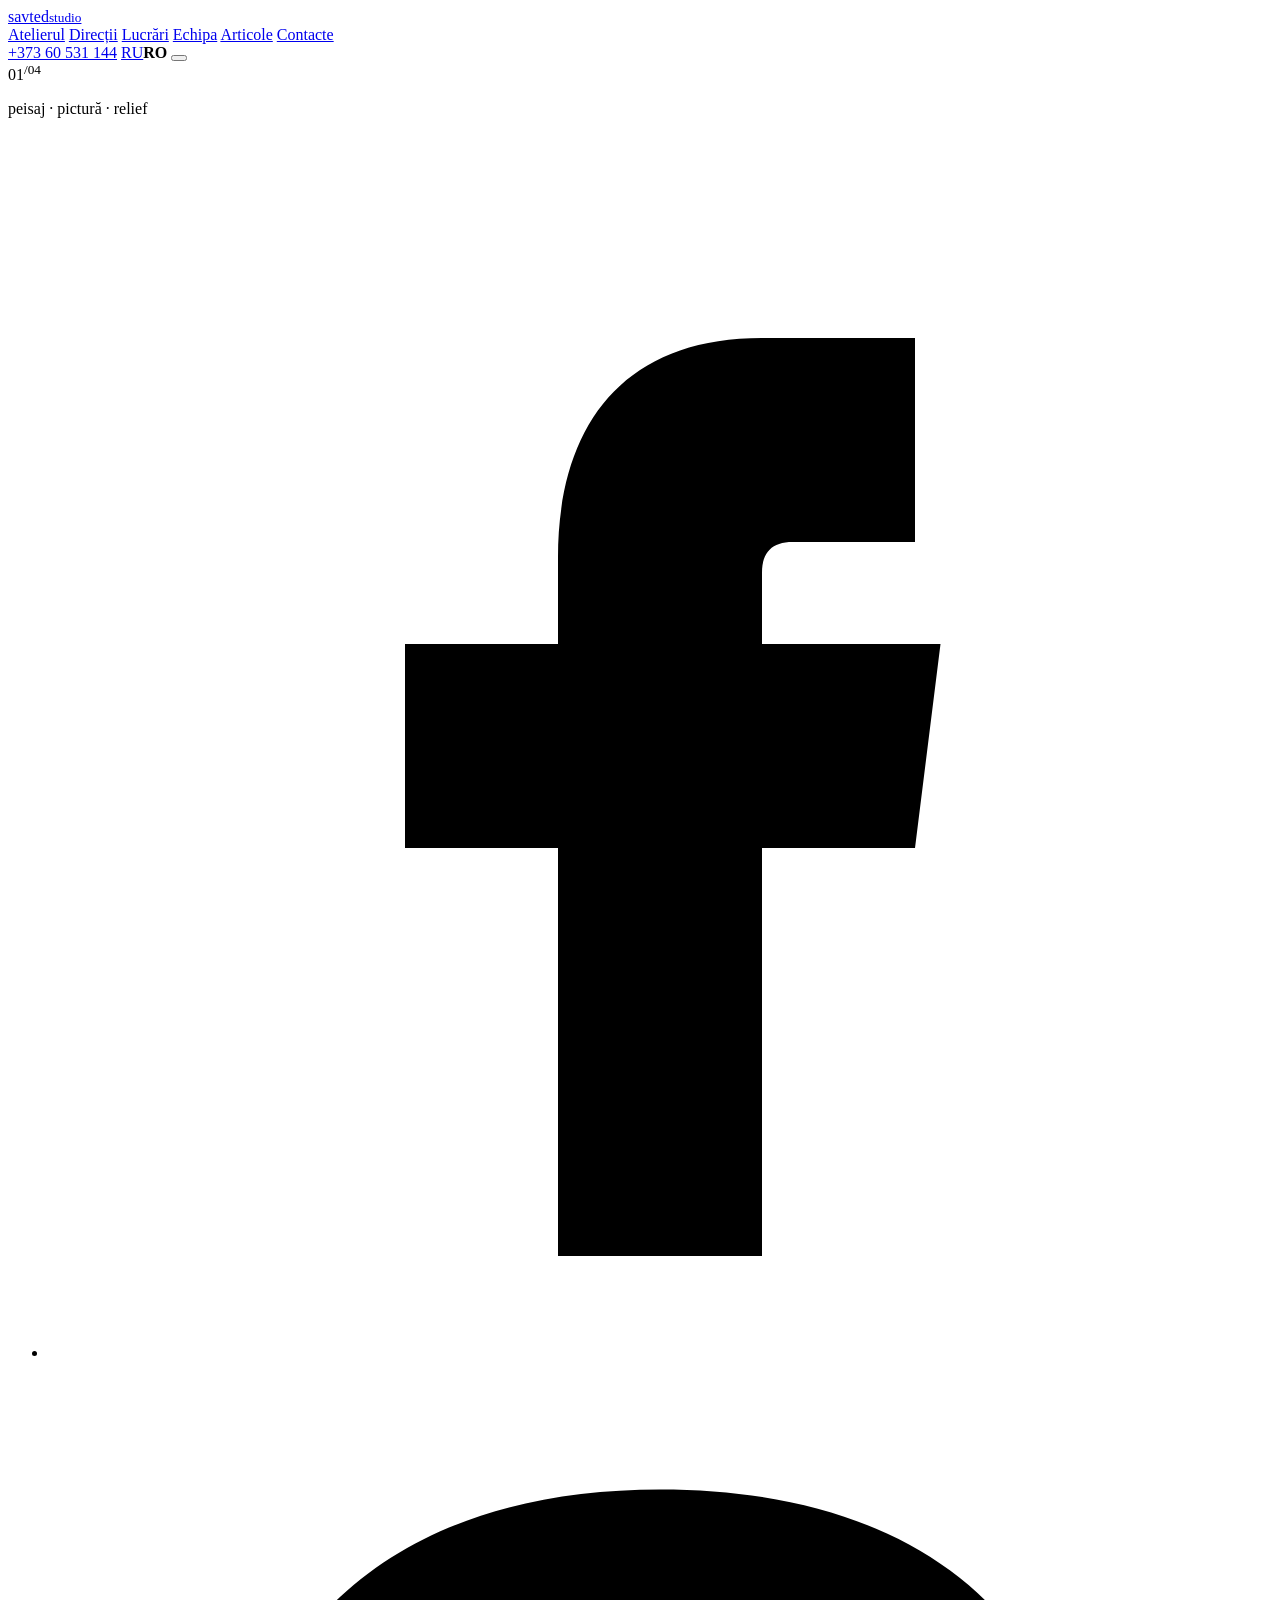
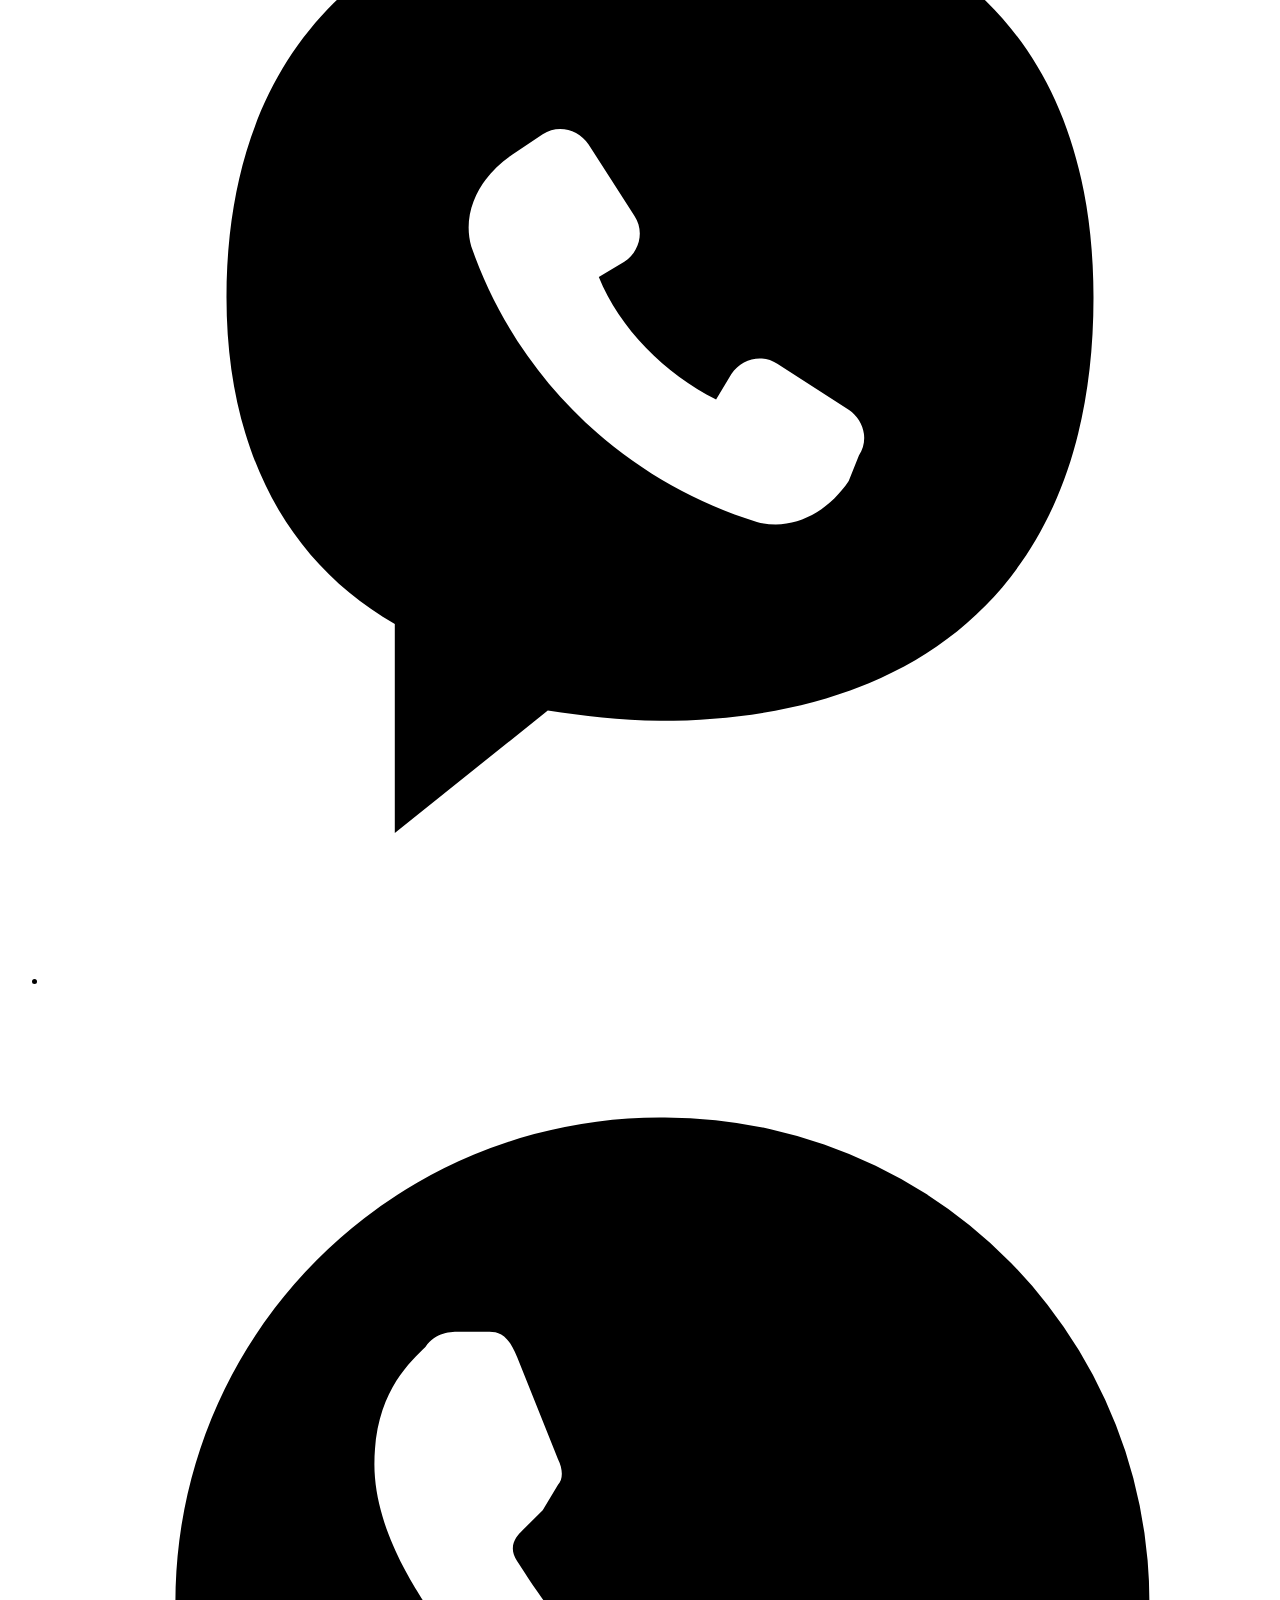
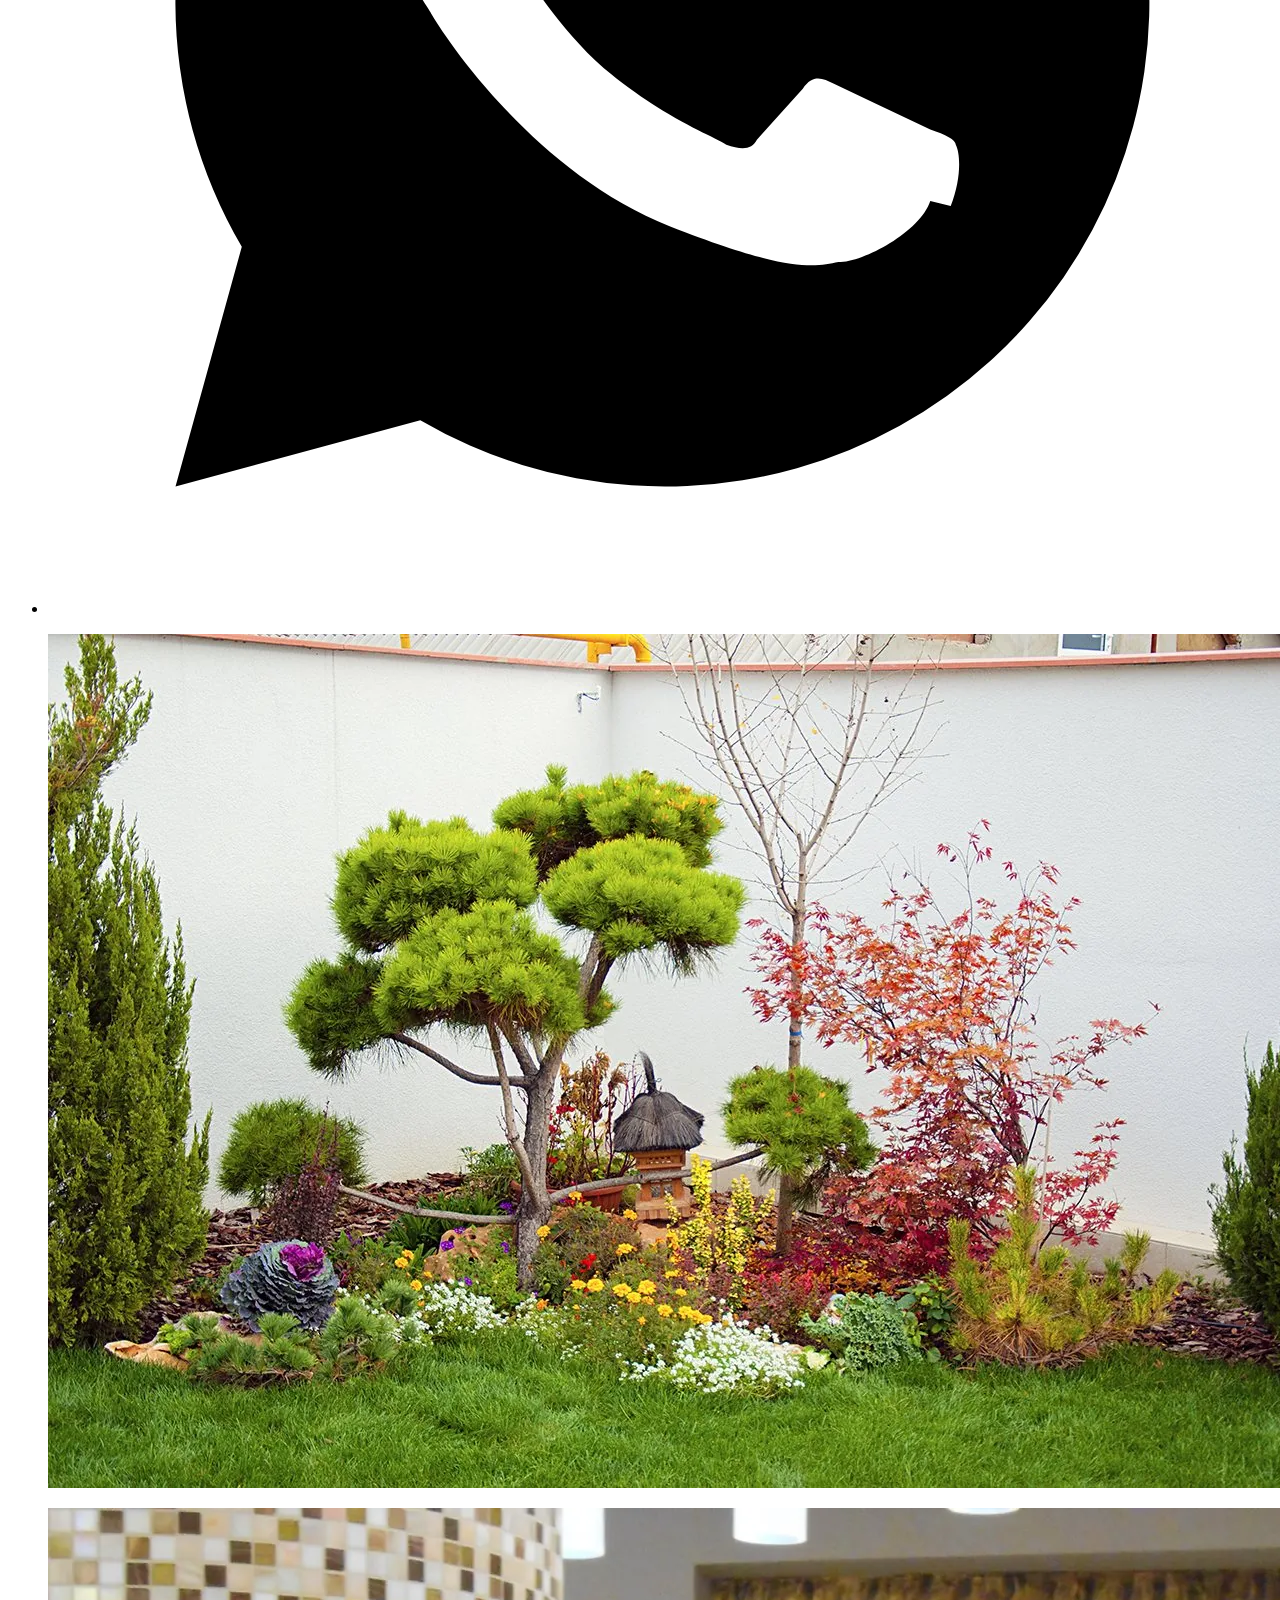
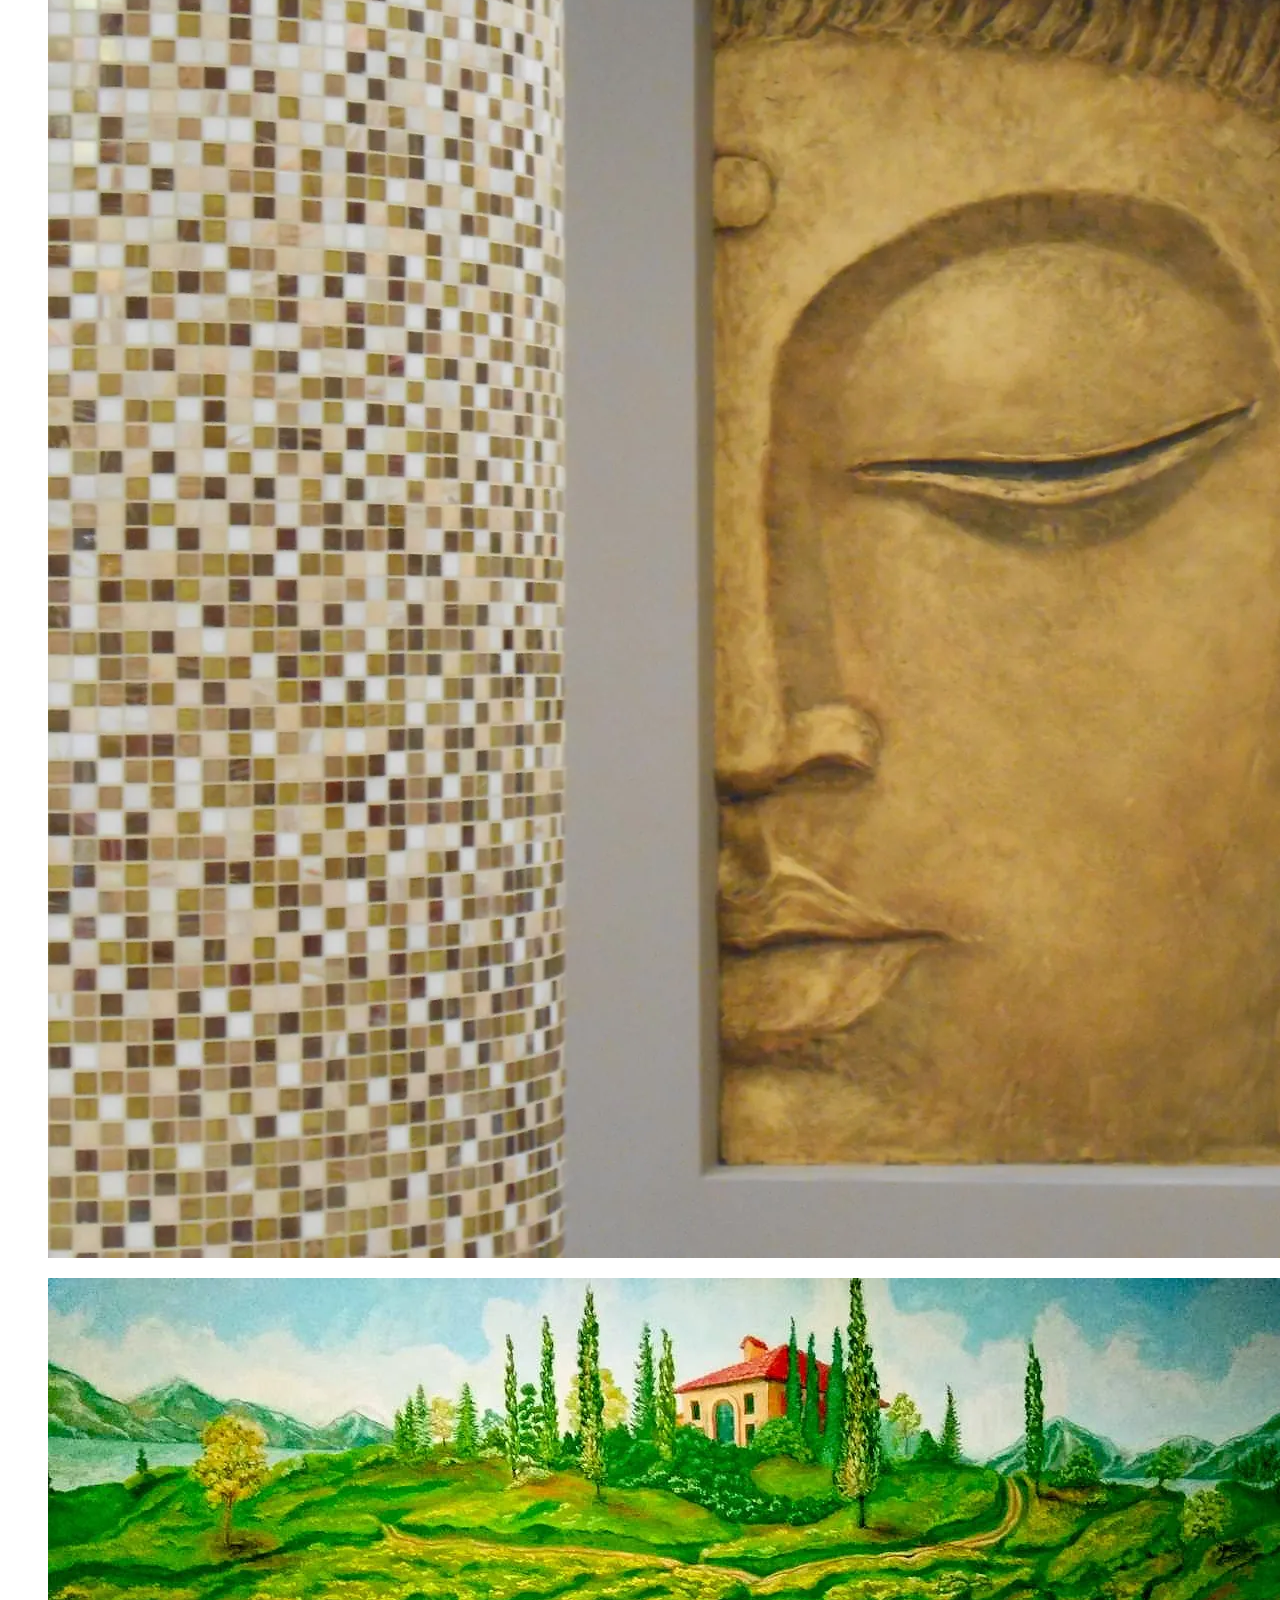
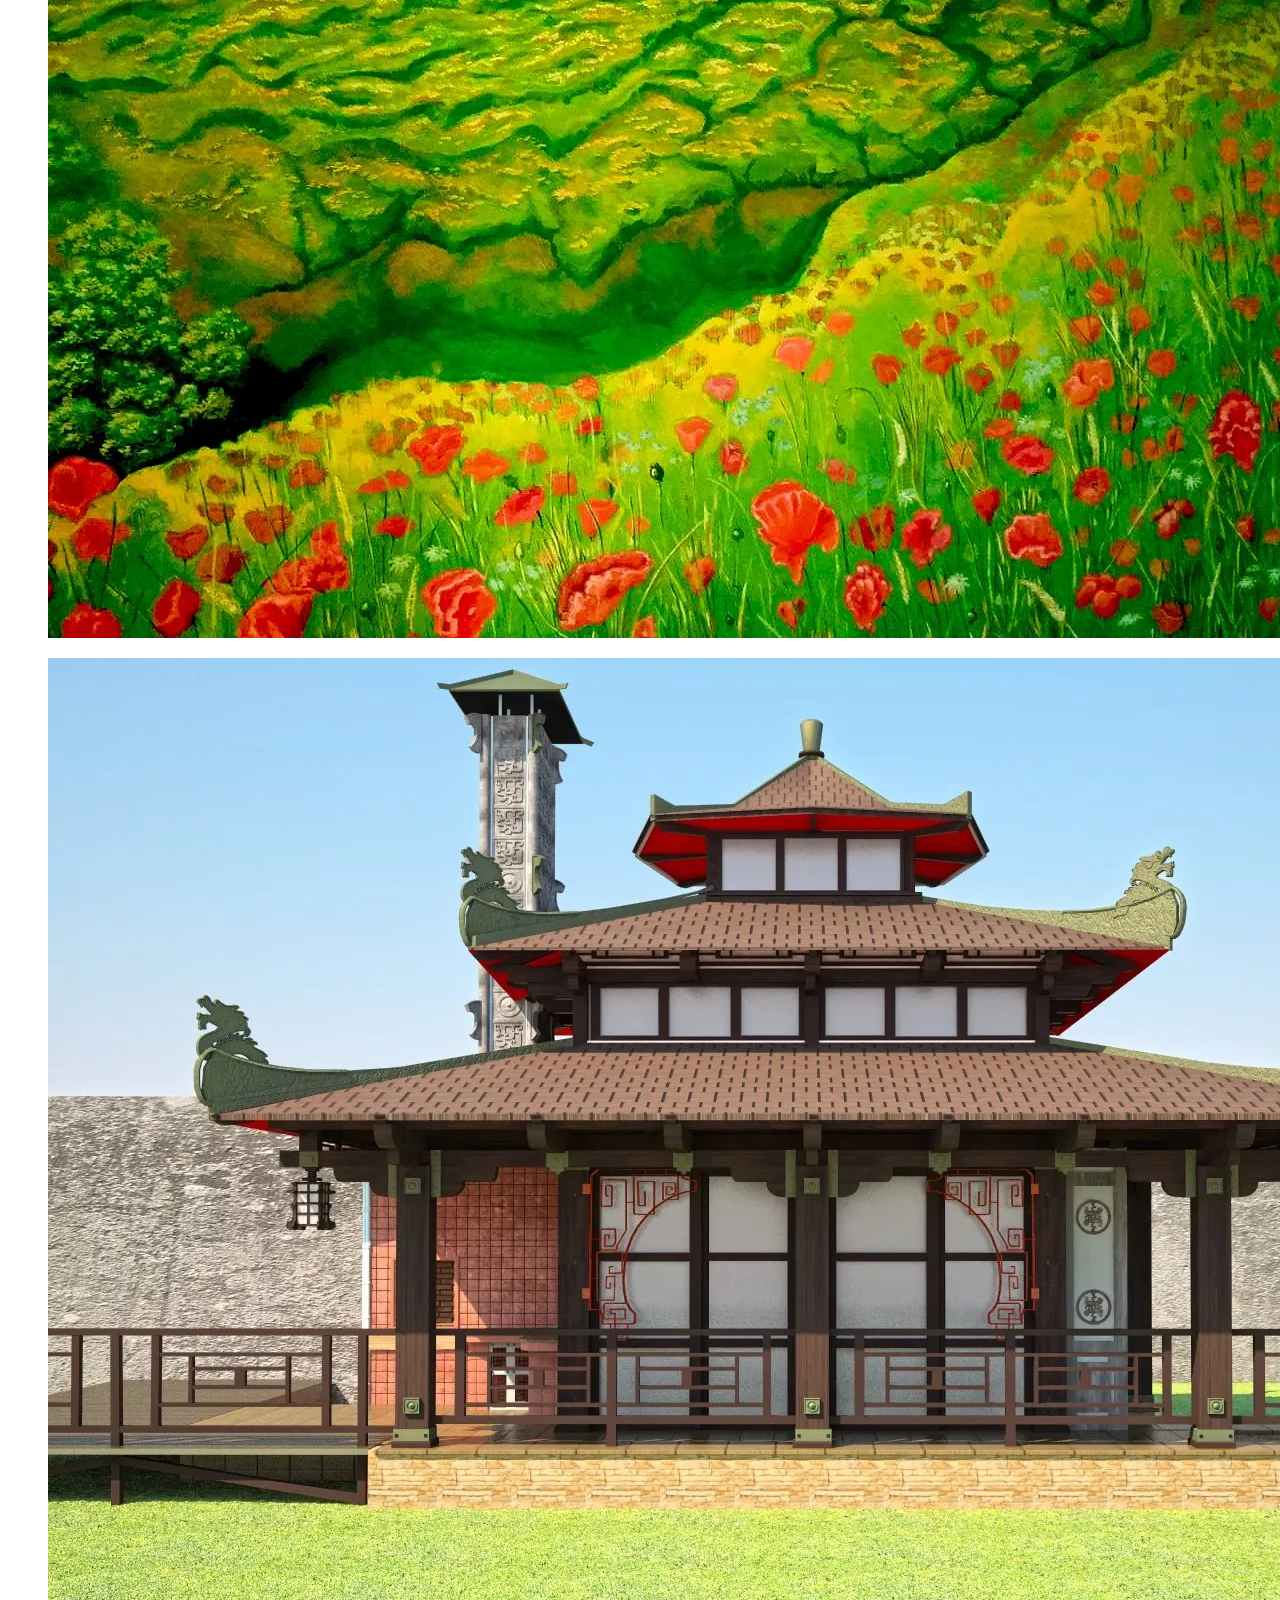
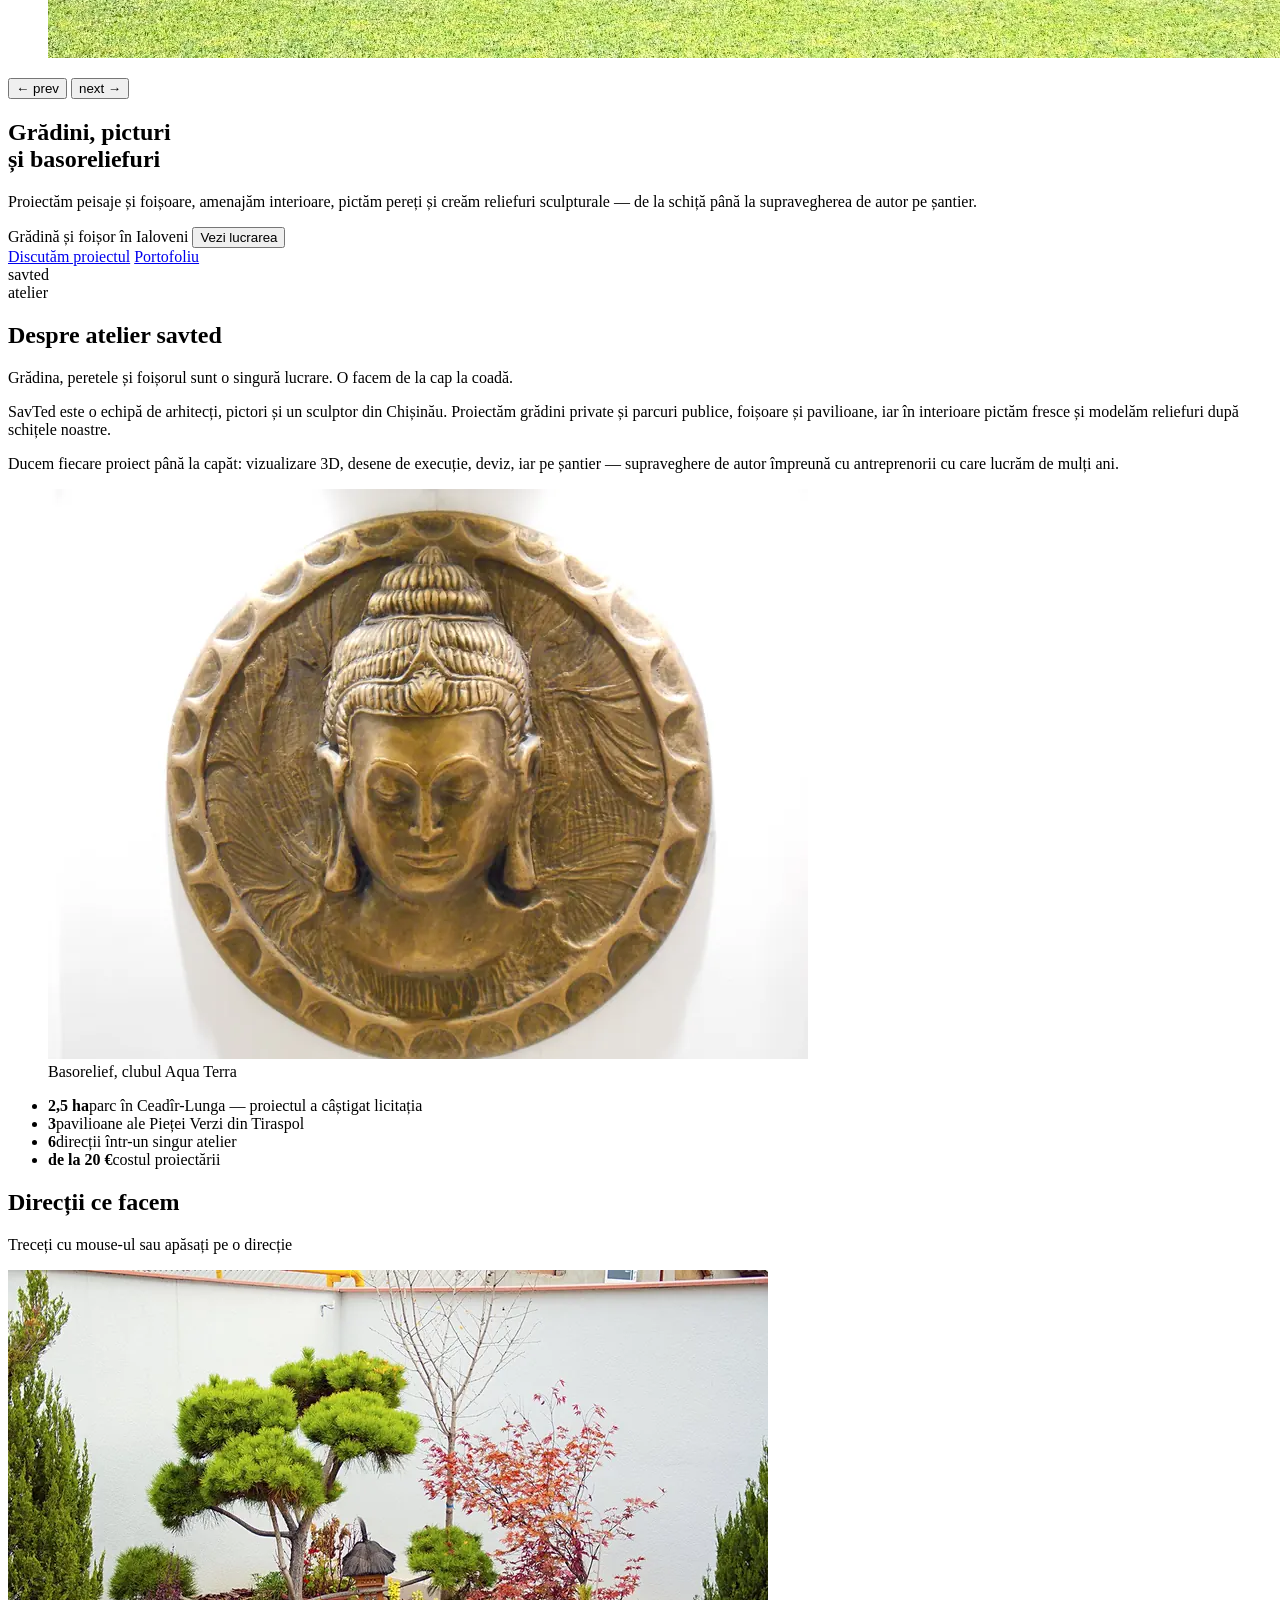
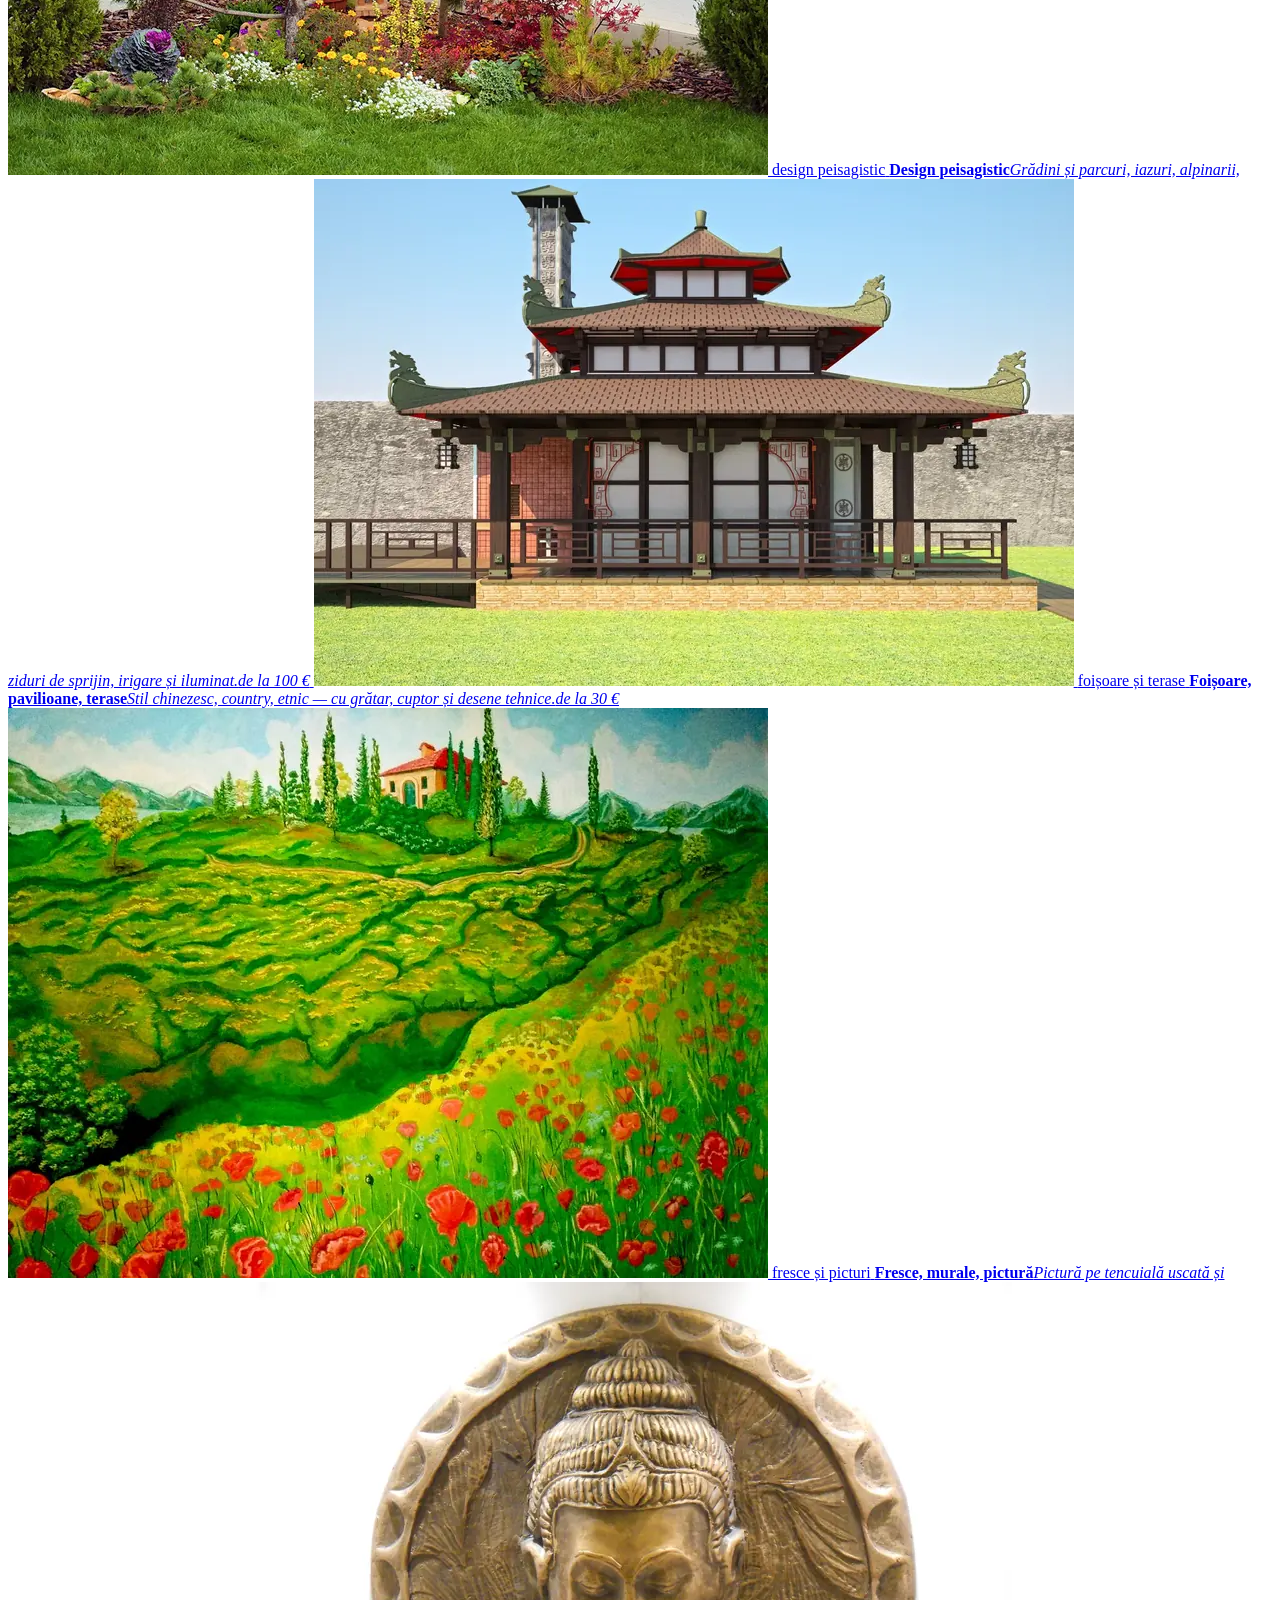
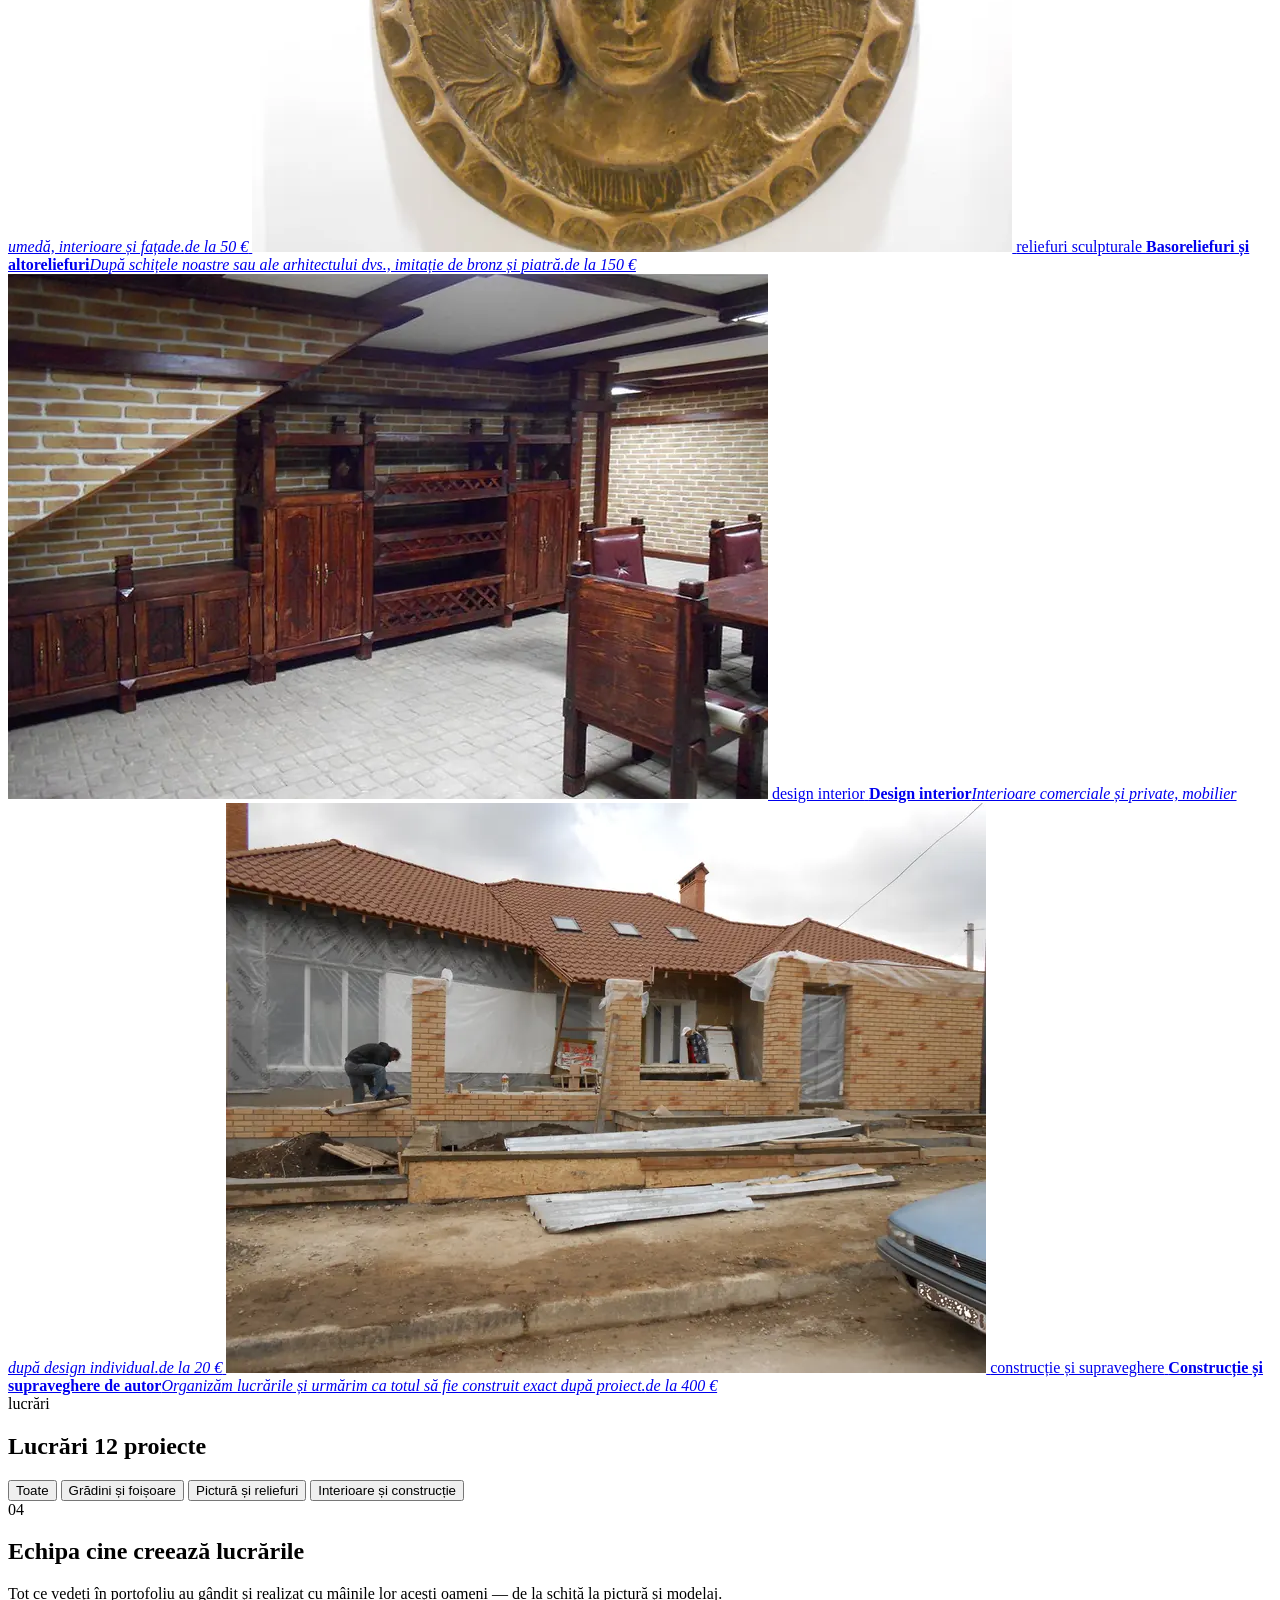
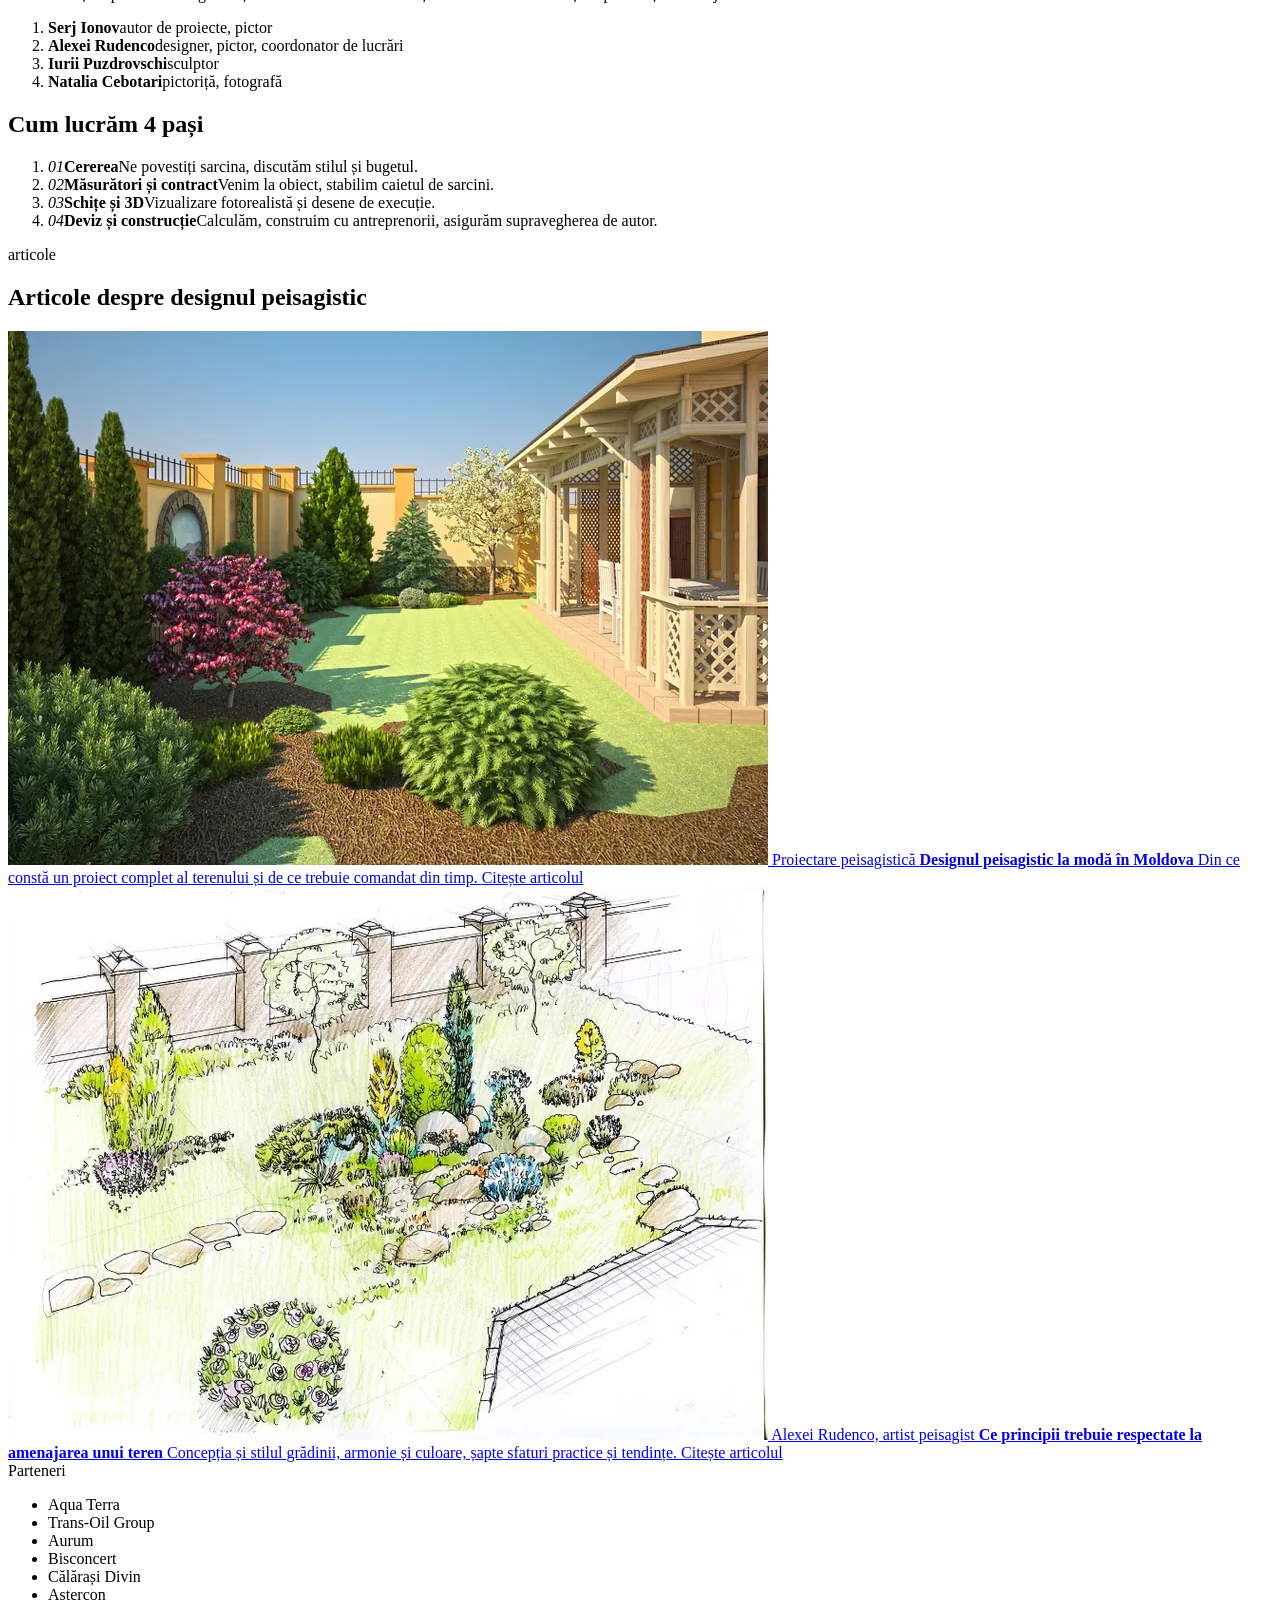
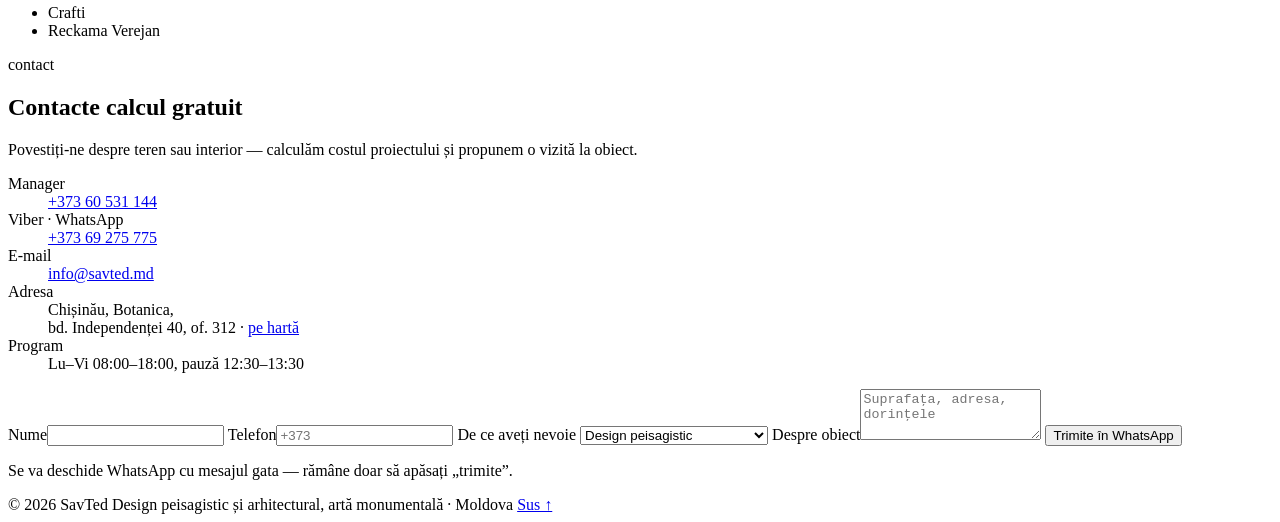
==== ro.html @ 6b5570f3 "Add files via upload" ====
<!doctype html>
<html lang="ro">
<head>
<meta charset="utf-8">
<meta name="viewport" content="width=device-width,initial-scale=1">
<title>SavTed — design peisagistic, picturi murale și basoreliefuri în Moldova</title>
<meta name="description" content="Atelierul SavTed: proiecte de grădini, parcuri și foișoare, design interior, fresce, picturi murale și reliefuri sculpturale. Chișinău, toată Moldova.">
<link rel="icon" href="favicon.svg" type="image/svg+xml">
<link rel="alternate" hreflang="ru" href="index.html">
<meta property="og:type" content="website">
<meta property="og:title" content="SavTed — grădini, picturi murale și basoreliefuri">
<meta property="og:description" content="Proiectăm grădini și foișoare, pictăm pereți, creăm basoreliefuri. Chișinău.">
<meta property="og:image" content="https://webonix-md.github.io/savted/img/og/og-square-ro.jpg">
<meta property="og:image:width" content="1200">
<meta property="og:image:height" content="1200">
<link rel="preload" href="fonts/Jost-Light.woff2" as="font" type="font/woff2" crossorigin>
<link rel="stylesheet" href="style.css?v=7">
</head>
<body>

<header class="top" id="top">
  <a class="brand" href="#top" aria-label="SavTed — pagina principală">savted<small>studio</small></a>
  <nav class="nav" aria-label="Secțiuni">
    <a href="#about">Atelierul</a>
    <a href="#directions">Direcții</a>
    <a href="#works">Lucrări</a>
    <a href="#team">Echipa</a>
    <a href="#articles">Articole</a>
    <a href="#contact">Contacte</a>
  </nav>
  <div class="top__right">
    <a class="top__phone" href="tel:+37360531144">+373 60 531 144</a>
    <span class="lang"><a href="index.html" hreflang="ru">RU</a><b>RO</b></span>
    <button class="burger" type="button" aria-label="Meniu" aria-expanded="false"><i></i><i></i></button>
  </div>
</header>

<!-- HERO -->
<section class="hero" aria-label="Lucrări selectate">
  <aside class="hero__panel">
    <div class="hero__count"><span class="js-cur">01</span><sup>/04</sup></div>
    <p class="hero__vert">peisaj · pictură · relief</p>
    <ul class="hero__social">
      <li><a href="https://www.facebook.com/profile.php?id=61595241628154" target="_blank" rel="noopener" aria-label="Facebook"><svg viewBox="0 0 24 24"><path d="M14 8h3V4h-3c-2.8 0-4 1.8-4 4.3V10H7v4h3v8h4v-8h3l.5-4H14V8.6c0-.4.2-.6.6-.6z"/></svg></a></li>
      <li><a href="viber://chat?number=%2B37369275775" aria-label="Viber"><svg viewBox="0 0 24 24"><path d="M12 2.5c-5 0-8.5 2.6-8.5 8 0 3 1.2 5.2 3.3 6.4V21l3-2.4c.7.1 1.4.2 2.2.2 5 0 8.5-2.6 8.5-8.3 0-5.5-3.5-8-8.5-8zm3.7 11.6c-.4.6-1.1 1-1.8.8-2.6-.8-4.7-2.8-5.6-5.4-.2-.7.2-1.4.8-1.8l.6-.4c.3-.2.7-.1.9.2l.9 1.4c.2.3.1.7-.2.9l-.5.3c.4 1 1.3 1.9 2.3 2.4l.3-.5c.2-.3.6-.4.9-.2l1.4.9c.3.2.4.6.2.9z"/></svg></a></li>
      <li><a href="https://wa.me/37369275775" target="_blank" rel="noopener" aria-label="WhatsApp"><svg viewBox="0 0 24 24"><path d="M12 2.5a9.5 9.5 0 0 0-8.2 14.3L2.5 21.5l4.8-1.3A9.5 9.5 0 1 0 12 2.5zm5.3 13.4c-.2.6-1.3 1.2-1.8 1.2-.5.1-1 .2-3.3-.7-2.8-1.1-4.6-4-4.7-4.2-.1-.2-1.1-1.5-1.1-2.9s.7-2 1-2.3c.2-.3.5-.3.7-.3h.5c.2 0 .4 0 .6.5l.8 2c.1.2.1.4 0 .5l-.3.5-.4.4c-.1.1-.3.3-.1.6.2.3.8 1.3 1.7 2.1 1.2 1 2.1 1.3 2.4 1.5.3.1.5.1.6-.1l.9-1c.2-.3.4-.2.6-.1l1.9.9c.3.1.5.2.5.3.1.2.1.7-.1 1.2z"/></svg></a></li>
    </ul>
  </aside>

  <div class="hero__stage">
    <div class="hero__slides">
      <figure class="slide is-on" data-work="13"><img src="img/w/7c0b3475-l.webp" alt="Grădină japoneză cu bonsai și arțar în Ialoveni" fetchpriority="high"></figure>
      <figure class="slide" data-work="11"><img src="img/w/cdaa45fe-l.webp" alt="Basorelief cu Buddha, imitație de bronz, clubul Aqua Terra" loading="lazy"></figure>
      <figure class="slide" data-work="7"><img src="img/w/23a6d902-l.webp" alt="Pictură murală: peisaj mediteranean cu maci" loading="lazy"></figure>
      <figure class="slide" data-work="15"><img src="img/w/4194f8a2-l.webp" alt="Proiect de foișor în stil chinezesc" loading="lazy"></figure>
    </div>
    <div class="hero__fog" aria-hidden="true"></div>

    <div class="hero__ctrl">
      <button type="button" class="js-prev" aria-label="Lucrarea anterioară">← prev</button>
      <button type="button" class="js-next" aria-label="Lucrarea următoare">next →</button>
    </div>

    <div class="hero__copy">
      <h1>Grădini, picturi<br>și&nbsp;basoreliefuri</h1>
      <p>Proiectăm peisaje și foișoare, amenajăm interioare, pictăm pereți și creăm reliefuri sculpturale — de la schiță până la supravegherea de autor pe șantier.</p>
      <div class="hero__caption">
        <span class="js-cap-n">Grădină și foișor în Ialoveni</span>
        <button type="button" class="link js-cap-open">Vezi lucrarea</button>
      </div>
      <div class="hero__btns">
        <a class="btn btn--moss" href="#contact">Discutăm proiectul</a>
        <a class="btn btn--ghost" href="#works">Portofoliu</a>
      </div>
    </div>
  </div>
  <div class="ghost ghost--hero" aria-hidden="true">savted</div>
</section>

<!-- ABOUT -->
<section class="about sec" id="about">
  <div class="lines" aria-hidden="true"></div>
  <div class="ghost ghost--about" aria-hidden="true">atelier</div>
  <div class="wrap about__grid">
    <h2 class="kicker reveal"><b>Despre atelier</b> <span>savted</span></h2>
    <div class="about__text reveal">
      <p class="about__lead">Grădina, peretele și&nbsp;foișorul sunt o singură lucrare. O facem de la cap la coadă.</p>
      <p>SavTed este o echipă de arhitecți, pictori și un sculptor din Chișinău. Proiectăm grădini private și parcuri publice, foișoare și pavilioane, iar în interioare pictăm fresce și modelăm reliefuri după schițele noastre.</p>
      <p>Ducem fiecare proiect până la capăt: vizualizare 3D, desene de execuție, deviz, iar pe șantier — supraveghere de autor împreună cu antreprenorii cu care lucrăm de mulți ani.</p>
    </div>
    <figure class="about__pic reveal">
      <img src="img/w/76ecb785-s.webp" alt="Basorelief rotund cu Buddha, imitație de bronz" loading="lazy">
      <figcaption>Basorelief, clubul Aqua Terra</figcaption>
    </figure>
    <ul class="facts reveal">
      <li><b>2,5&nbsp;ha</b><span>parc în Ceadîr-Lunga — proiectul a câștigat licitația</span></li>
      <li><b>3</b><span>pavilioane ale Pieței Verzi din Tiraspol</span></li>
      <li><b>6</b><span>direcții într-un singur atelier</span></li>
      <li><b>de&nbsp;la&nbsp;20&nbsp;€</b><span>costul proiectării</span></li>
    </ul>
  </div>
</section>

<!-- DIRECTIONS -->
<section class="dirs" id="directions">
  <div class="dirs__head wrap">
    <h2 class="kicker kicker--light reveal"><b>Direcții</b> <span>ce facem</span></h2>
    <p class="dirs__hint reveal">Treceți cu mouse-ul sau apăsați pe o direcție</p>
  </div>
  <div class="strip">
    <a class="strip__item is-open" href="#works" data-filter="garden">
      <img src="img/w/7c0b3475-s.webp" alt="" loading="lazy">
      <span class="strip__v">design peisagistic</span>
      <span class="strip__body"><b>Design peisagistic</b><em>Grădini și parcuri, iazuri, alpinarii, ziduri de sprijin, irigare și iluminat.</em><i>de la 100 €</i></span>
    </a>
    <a class="strip__item" href="#works" data-filter="garden">
      <img src="img/w/a6d77f5b-s.webp" alt="" loading="lazy">
      <span class="strip__v">foișoare și terase</span>
      <span class="strip__body"><b>Foișoare, pavilioane, terase</b><em>Stil chinezesc, country, etnic — cu grătar, cuptor și desene tehnice.</em><i>de la 30 €</i></span>
    </a>
    <a class="strip__item" href="#works" data-filter="art">
      <img src="img/w/23a6d902-s.webp" alt="" loading="lazy">
      <span class="strip__v">fresce și picturi</span>
      <span class="strip__body"><b>Fresce, murale, pictură</b><em>Pictură pe tencuială uscată și umedă, interioare și fațade.</em><i>de la 50 €</i></span>
    </a>
    <a class="strip__item" href="#works" data-filter="art">
      <img src="img/w/76ecb785-s.webp" alt="" loading="lazy">
      <span class="strip__v">reliefuri sculpturale</span>
      <span class="strip__body"><b>Basoreliefuri și altoreliefuri</b><em>După schițele noastre sau ale arhitectului dvs., imitație de bronz și piatră.</em><i>de la 150 €</i></span>
    </a>
    <a class="strip__item" href="#works" data-filter="interior">
      <img src="img/w/365bd3c8-s.webp" alt="" loading="lazy">
      <span class="strip__v">design interior</span>
      <span class="strip__body"><b>Design interior</b><em>Interioare comerciale și private, mobilier după design individual.</em><i>de la 20 €</i></span>
    </a>
    <a class="strip__item" href="#works" data-filter="interior">
      <img src="img/w/06ae468c-s.webp" alt="" loading="lazy">
      <span class="strip__v">construcție și supraveghere</span>
      <span class="strip__body"><b>Construcție și supraveghere de autor</b><em>Organizăm lucrările și urmărim ca totul să fie construit exact după proiect.</em><i>de la 400 €</i></span>
    </a>
  </div>
</section>

<!-- WORKS -->
<section class="works sec" id="works">
  <div class="lines" aria-hidden="true"></div>
  <div class="ghost ghost--works" aria-hidden="true">lucrări</div>
  <div class="wrap">
    <div class="works__head">
      <h2 class="kicker reveal"><b>Lucrări</b> <span>12 proiecte</span></h2>
      <div class="filters reveal" role="tablist" aria-label="Filtru lucrări">
        <button type="button" class="is-on" data-f="all">Toate</button>
        <button type="button" data-f="garden">Grădini și foișoare</button>
        <button type="button" data-f="art">Pictură și reliefuri</button>
        <button type="button" data-f="interior">Interioare și construcție</button>
      </div>
    </div>
    <div class="grid js-grid"></div>
  </div>
</section>

<!-- TEAM -->
<section class="team" id="team">
  <div class="ghost ghost--team" aria-hidden="true">04</div>
  <div class="wrap team__grid">
    <h2 class="kicker kicker--light reveal"><b>Echipa</b> <span>cine creează lucrările</span></h2>
    <p class="team__lead reveal">Tot ce vedeți în portofoliu au gândit și realizat cu mâinile lor acești oameni — de la schiță la pictură și modelaj.</p>
    <ol class="people">
      <li class="reveal"><b>Serj Ionov</b><span>autor de proiecte, pictor</span></li>
      <li class="reveal"><b>Alexei Rudenco</b><span>designer, pictor, coordonator de lucrări</span></li>
      <li class="reveal"><b>Iurii Puzdrovschi</b><span>sculptor</span></li>
      <li class="reveal"><b>Natalia Cebotari</b><span>pictoriță, fotografă</span></li>
    </ol>
  </div>
</section>

<!-- PROCESS -->
<section class="steps sec" id="process">
  <div class="lines" aria-hidden="true"></div>
  <div class="wrap">
    <h2 class="kicker reveal"><b>Cum lucrăm</b> <span>4 pași</span></h2>
    <ol class="steps__list">
      <li class="reveal"><i>01</i><b>Cererea</b><span>Ne povestiți sarcina, discutăm stilul și bugetul.</span></li>
      <li class="reveal"><i>02</i><b>Măsurători și contract</b><span>Venim la obiect, stabilim caietul de sarcini.</span></li>
      <li class="reveal"><i>03</i><b>Schițe și 3D</b><span>Vizualizare fotorealistă și desene de execuție.</span></li>
      <li class="reveal"><i>04</i><b>Deviz și construcție</b><span>Calculăm, construim cu antreprenorii, asigurăm supravegherea de autor.</span></li>
    </ol>
  </div>
</section>

<!-- ARTICLES -->
<section class="arts sec" id="articles">
  <div class="lines" aria-hidden="true"></div>
  <div class="ghost ghost--arts" aria-hidden="true">articole</div>
  <div class="wrap">
    <h2 class="kicker reveal"><b>Articole</b> <span>despre designul peisagistic</span></h2>
    <div class="arts__grid">
      <a class="acard reveal" href="articles/landshaft-trend-ro.html">
        <span class="acard__img"><img src="img/a/trend-s.webp" alt="Vizualizare 3D a unei grădini cu foișor din lemn" loading="lazy"></span>
        <span class="acard__k">Proiectare peisagistică</span>
        <b class="acard__t">Designul peisagistic la modă în Moldova</b>
        <span class="acard__d">Din ce constă un proiect complet al terenului și de ce trebuie comandat din timp.</span>
        <span class="link">Citește articolul</span>
      </a>
      <a class="acard reveal" href="articles/principy-uchastka-ro.html">
        <span class="acard__img"><img src="img/a/principy-s.webp" alt="Schiță de mână a unei grădini: alei, straturi de flori, alpinariu" loading="lazy"></span>
        <span class="acard__k">Alexei Rudenco, artist peisagist</span>
        <b class="acard__t">Ce principii trebuie respectate la amenajarea unui teren</b>
        <span class="acard__d">Concepția și stilul grădinii, armonie și culoare, șapte sfaturi practice și tendințe.</span>
        <span class="link">Citește articolul</span>
      </a>
    </div>
  </div>
</section>

<!-- PARTNERS -->
<section class="partners" aria-label="Parteneri">
  <div class="wrap partners__row">
    <span class="partners__t">Parteneri</span>
    <ul>
      <li>Aqua Terra</li><li>Trans-Oil Group</li><li>Aurum</li><li>Bisconcert</li><li>Călărași Divin</li><li>Astercon</li><li>Crafti</li><li>Reckama Verejan</li>
    </ul>
  </div>
</section>

<!-- CONTACT -->
<section class="contact" id="contact">
  <div class="ghost ghost--contact" aria-hidden="true">contact</div>
  <div class="wrap contact__grid">
    <div class="contact__info reveal">
      <h2 class="kicker kicker--light"><b>Contacte</b> <span>calcul gratuit</span></h2>
      <p class="contact__lead">Povestiți-ne despre teren sau interior — calculăm costul proiectului și propunem o vizită la obiect.</p>
      <dl class="contact__dl">
        <div><dt>Manager</dt><dd><a href="tel:+37360531144">+373 60 531 144</a></dd></div>
        <div><dt>Viber · WhatsApp</dt><dd><a href="tel:+37369275775">+373 69 275 775</a></dd></div>
        <div><dt>E-mail</dt><dd><a href="mailto:info@savted.md">info@savted.md</a></dd></div>
        <div><dt>Adresa</dt><dd>Chișinău, Botanica,<br>bd. Independenței 40, of. 312 · <a href="https://www.google.com/maps/search/?api=1&amp;query=Independen%C8%9Bei+40+Chi%C8%99in%C4%83u" target="_blank" rel="noopener">pe hartă</a></dd></div>
        <div><dt>Program</dt><dd>Lu–Vi 08:00–18:00, pauză 12:30–13:30</dd></div>
      </dl>
    </div>
    <form class="form reveal js-form" novalidate>
      <label><span>Nume</span><input name="name" autocomplete="name" required></label>
      <label><span>Telefon</span><input name="phone" type="tel" autocomplete="tel" required placeholder="+373"></label>
      <label><span>De ce aveți nevoie</span>
        <select name="service">
          <option>Design peisagistic</option>
          <option>Foișor, pavilion, terasă</option>
          <option>Frescă sau pictură murală</option>
          <option>Basorelief, relief</option>
          <option>Design interior</option>
          <option>Construcție și supraveghere</option>
        </select>
      </label>
      <label class="form__wide"><span>Despre obiect</span><textarea name="msg" rows="3" placeholder="Suprafața, adresa, dorințele"></textarea></label>
      <button class="btn btn--moss form__wide" type="submit">Trimite în WhatsApp</button>
      <p class="form__note form__wide">Se va deschide WhatsApp cu mesajul gata — rămâne doar să apăsați „trimite”.</p>
    </form>
  </div>
  <footer class="foot wrap">
    <span>© 2026 SavTed</span>
    <span>Design peisagistic și arhitectural, artă monumentală · Moldova</span>
    <a href="#top">Sus ↑</a>
  </footer>
</section>

<!-- LIGHTBOX -->
<div class="lb" role="dialog" aria-modal="true" aria-label="Proiect" hidden>
  <button class="lb__x" type="button" aria-label="Închide">×</button>
  <div class="lb__stage">
    <img class="lb__img" alt="">
    <button class="lb__nav lb__prev" type="button" aria-label="Fotografia anterioară">←</button>
    <button class="lb__nav lb__next" type="button" aria-label="Fotografia următoare">→</button>
  </div>
  <aside class="lb__info">
    <span class="lb__num"></span>
    <h3 class="lb__t"></h3>
    <p class="lb__client"></p>
    <p class="lb__d"></p>
    <div class="lb__full" id="lb-full" hidden></div>
    <button class="lb__more" type="button" aria-expanded="false" aria-controls="lb-full">Citește tot</button>
    <p class="lb__cnt"></p>
    <div class="lb__thumbs"></div>
    <a class="btn btn--moss lb__cta" href="#contact">Vreau un proiect similar</a>
  </aside>
</div>

<script src="works-text.js?v=1"></script>
<script src="main.js?v=3"></script>
</body>
</html>
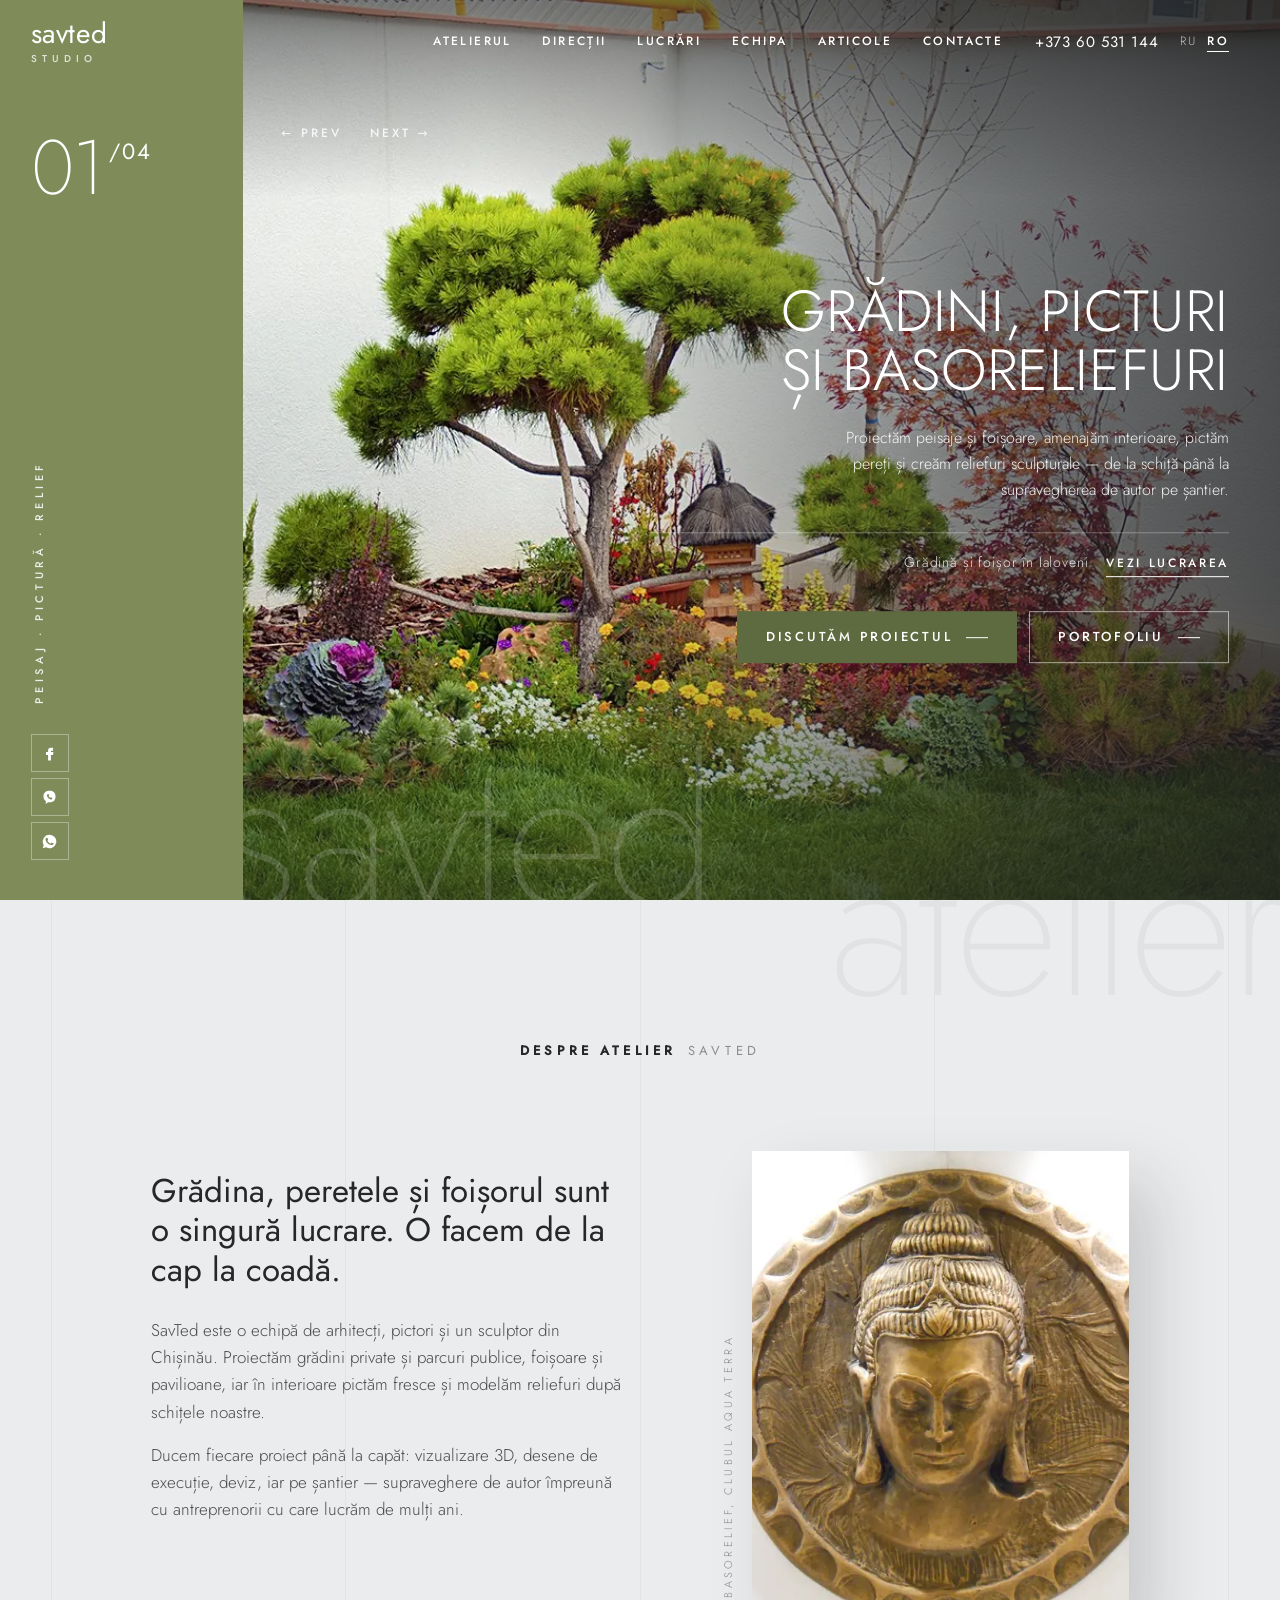
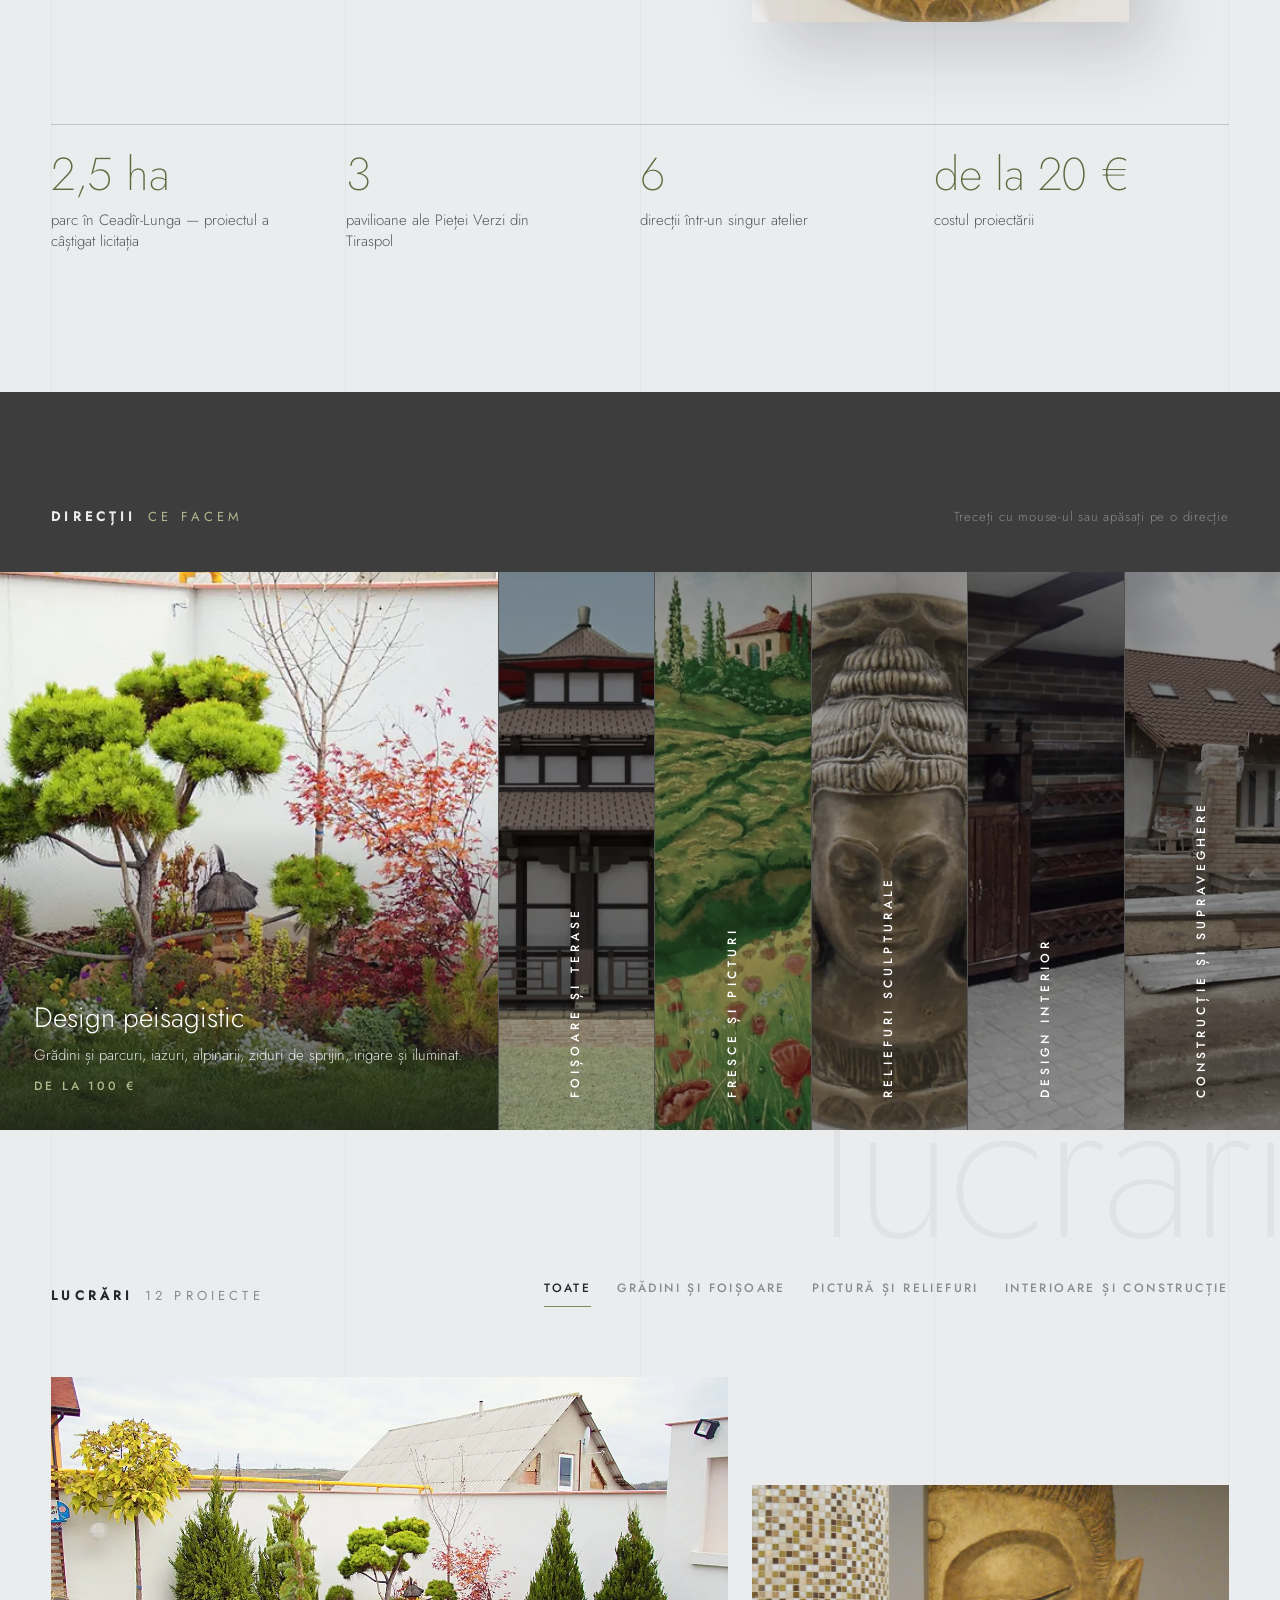
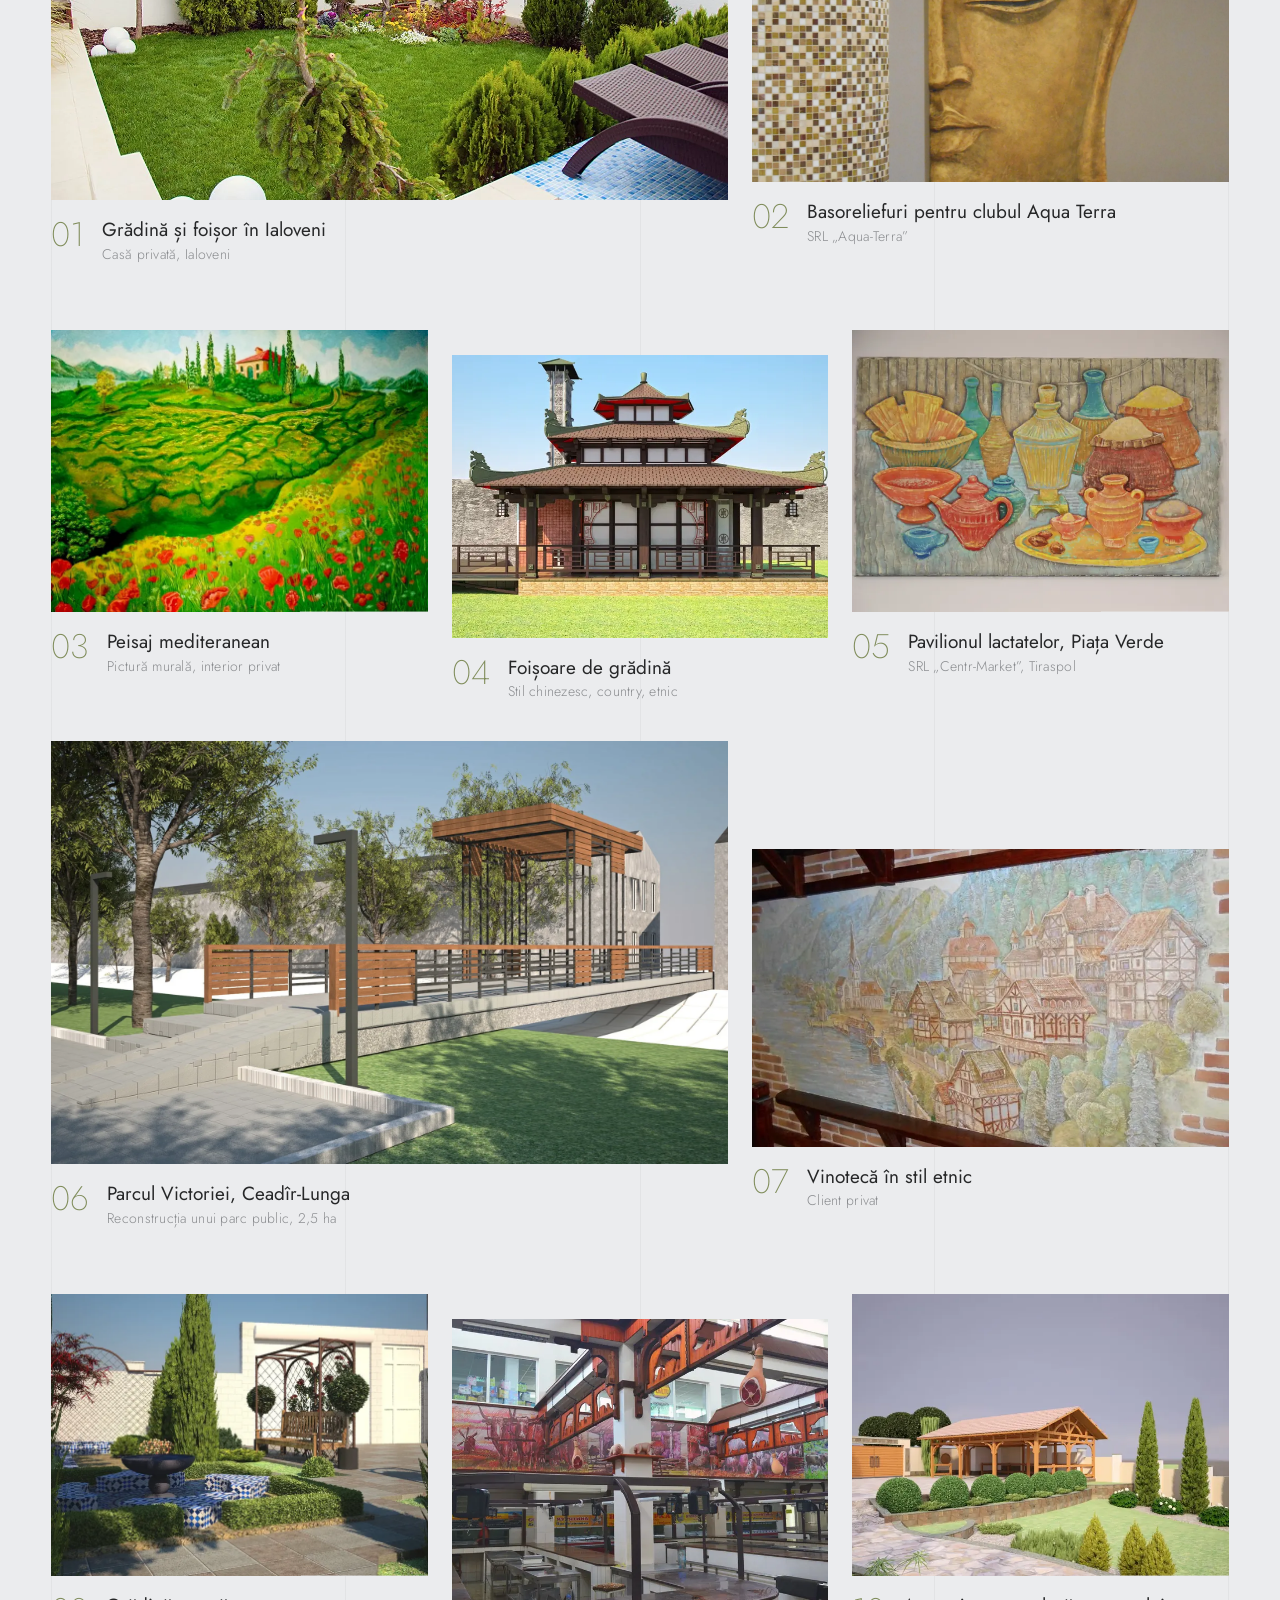
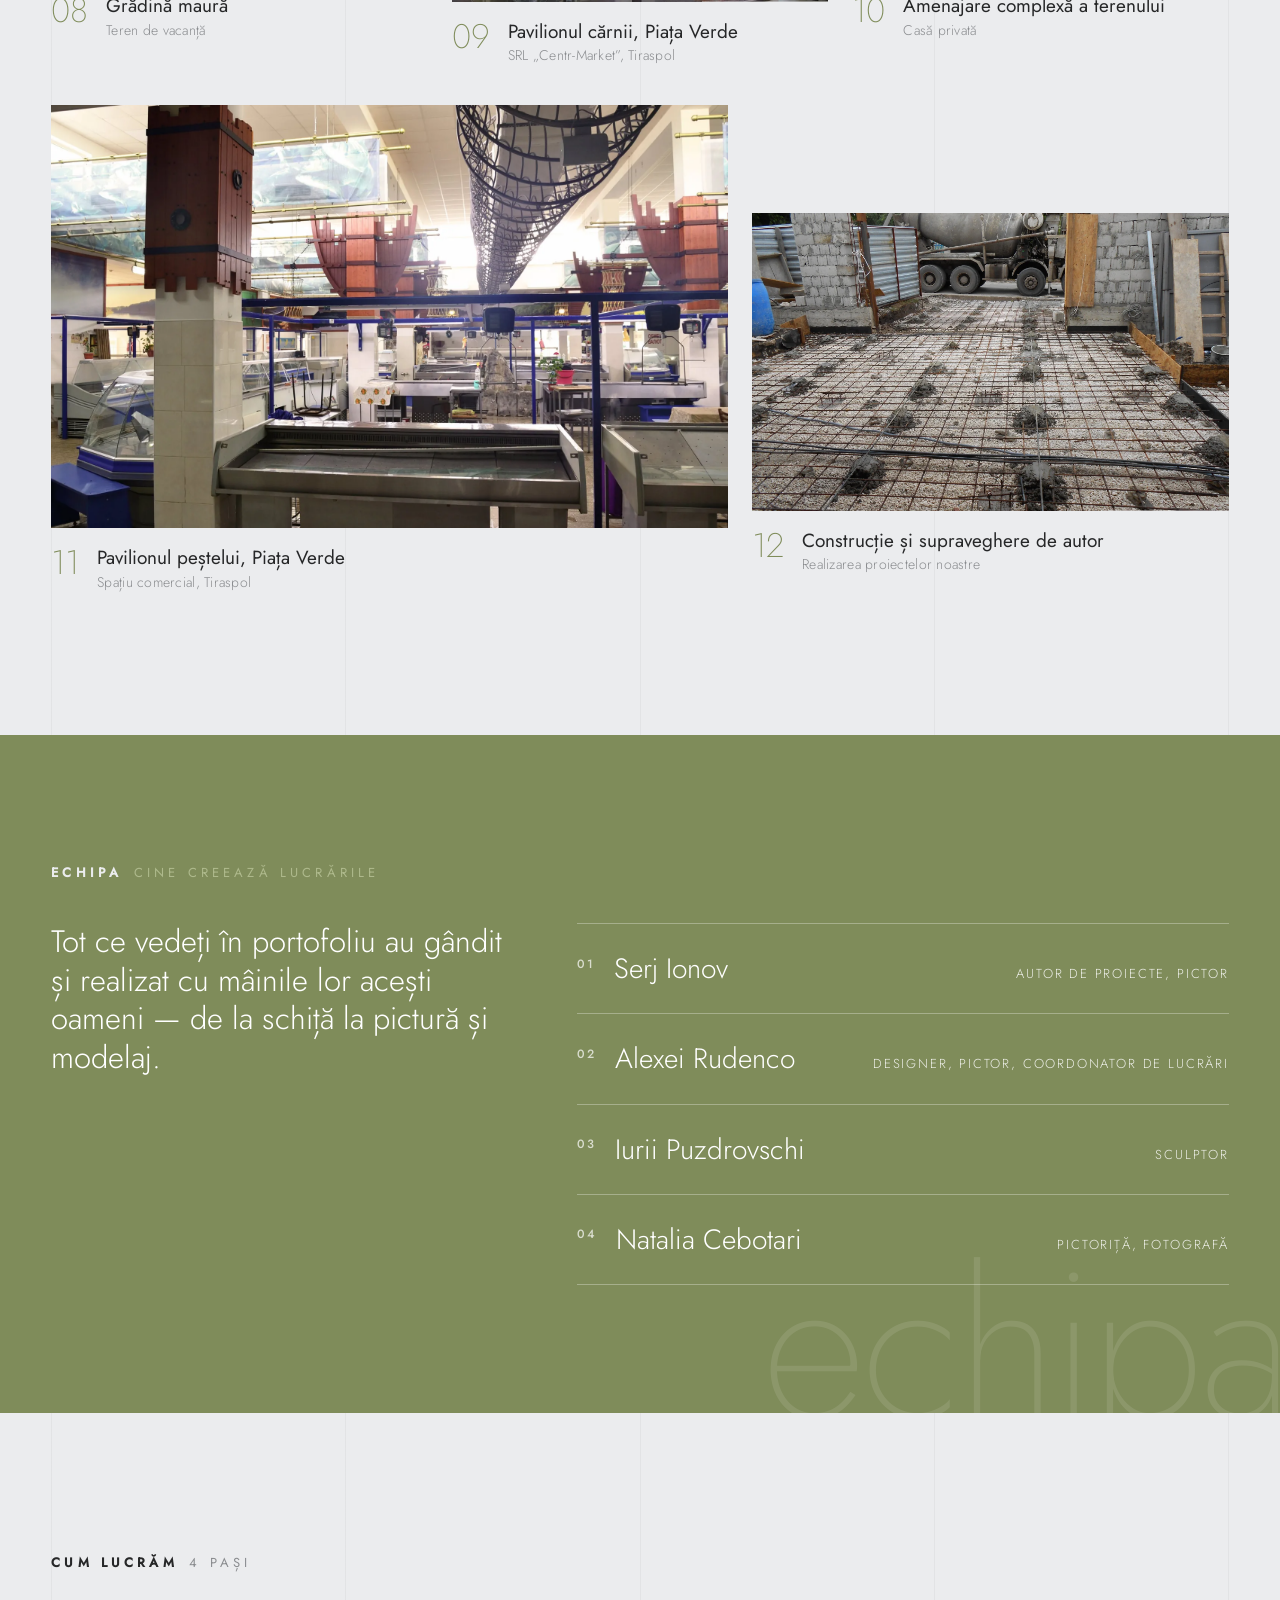
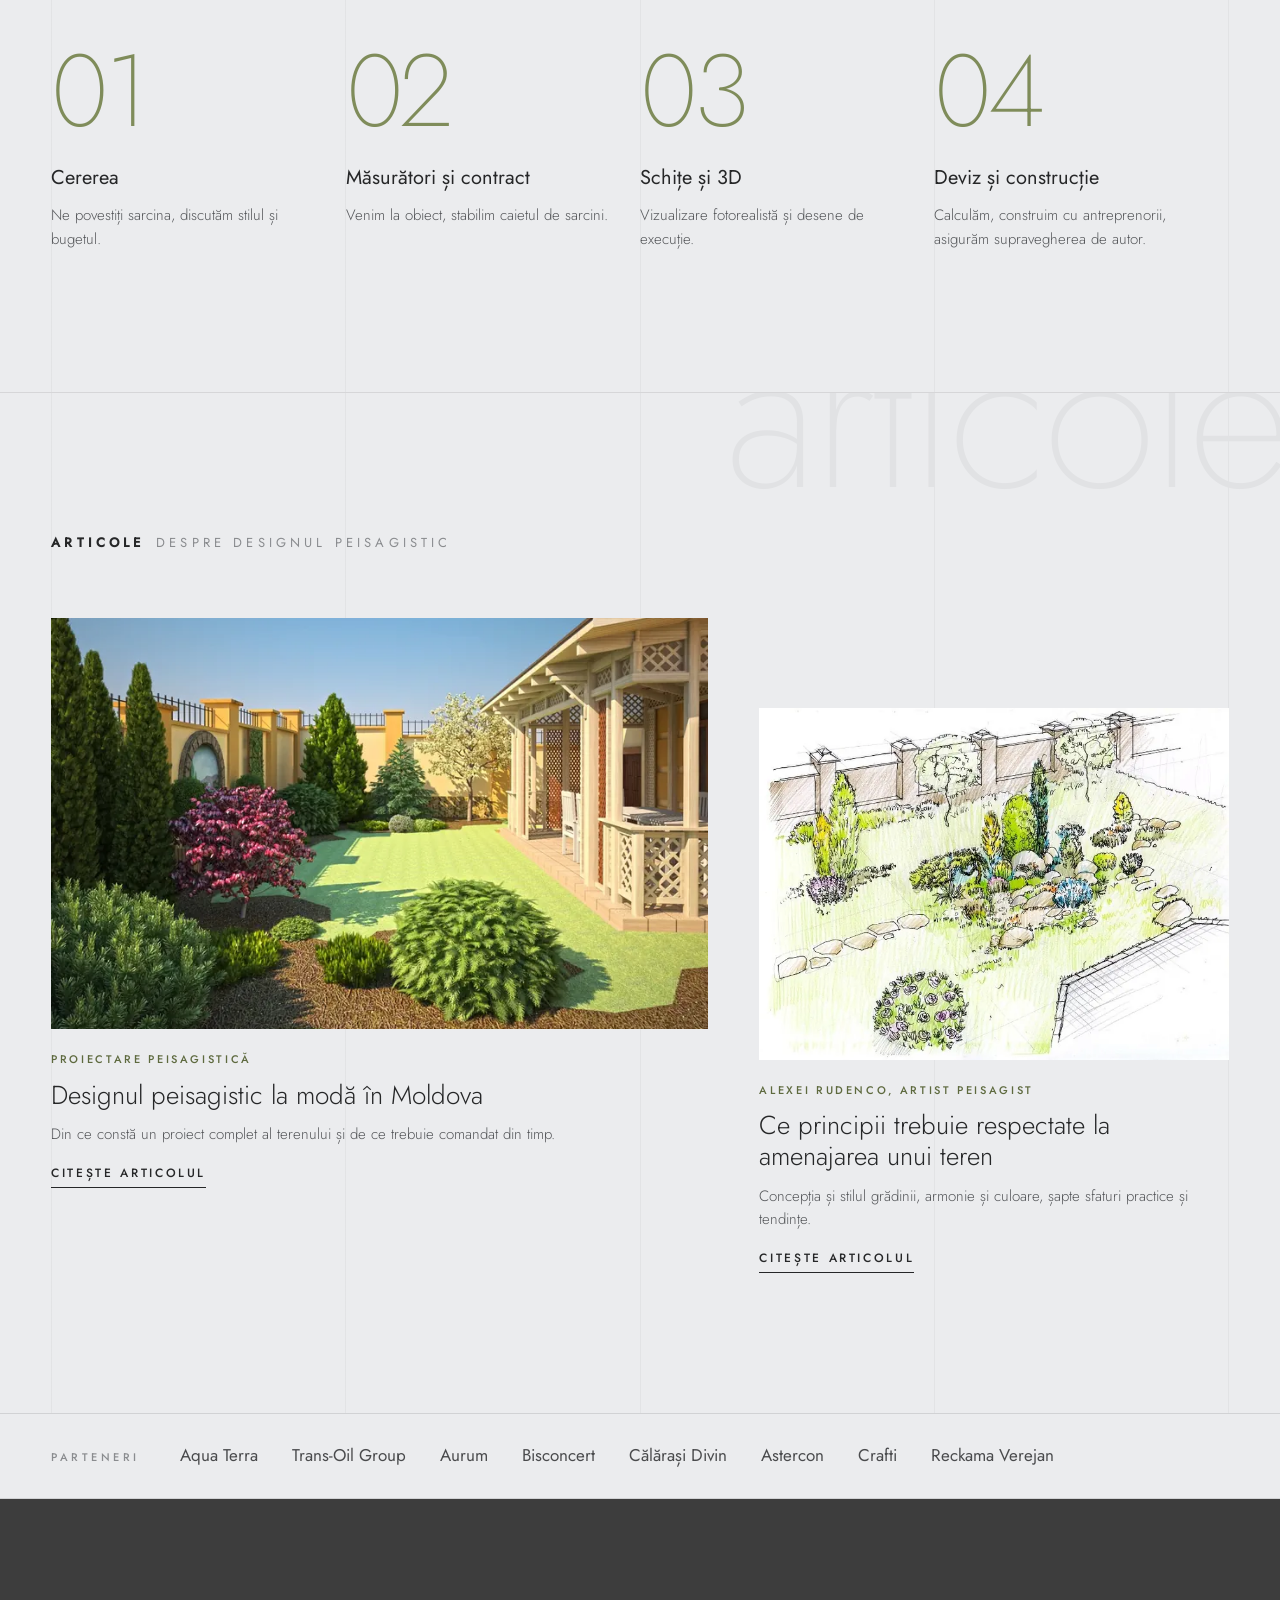
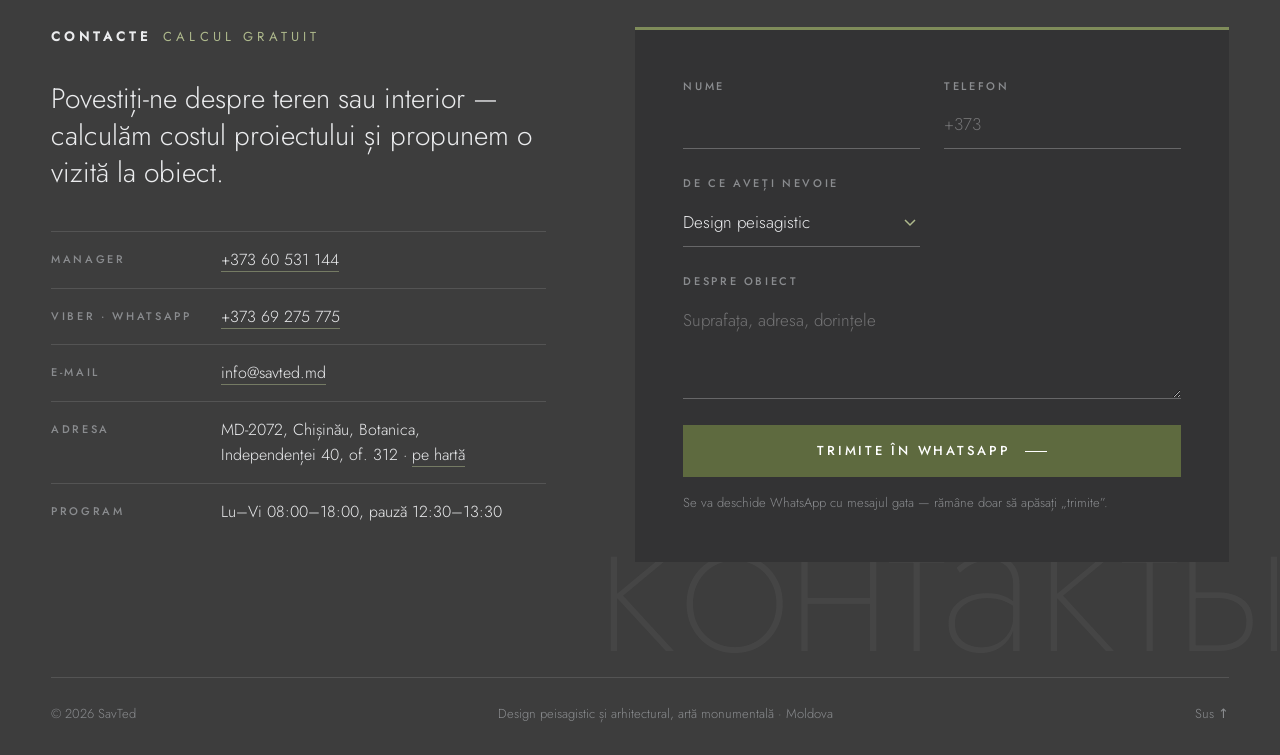
==== commit d10b8be3: "Add files via upload" ====
--- a/ro.html
+++ b/ro.html
@@ -1,290 +1,291 @@
-<!doctype html>
-<html lang="ro">
-<head>
-<meta charset="utf-8">
-<meta name="viewport" content="width=device-width,initial-scale=1">
-<title>SavTed — design peisagistic, picturi murale și basoreliefuri în Moldova</title>
-<meta name="description" content="Atelierul SavTed: proiecte de grădini, parcuri și foișoare, design interior, fresce, picturi murale și reliefuri sculpturale. Chișinău, toată Moldova.">
-<link rel="icon" href="favicon.svg" type="image/svg+xml">
-<link rel="alternate" hreflang="ru" href="index.html">
-<meta property="og:type" content="website">
-<meta property="og:title" content="SavTed — grădini, picturi murale și basoreliefuri">
-<meta property="og:description" content="Proiectăm grădini și foișoare, pictăm pereți, creăm basoreliefuri. Chișinău.">
-<meta property="og:image" content="https://webonix-md.github.io/savted/img/og/og-square-ro.jpg">
-<meta property="og:image:width" content="1200">
-<meta property="og:image:height" content="1200">
-<link rel="preload" href="fonts/Jost-Light.woff2" as="font" type="font/woff2" crossorigin>
-<link rel="stylesheet" href="style.css?v=7">
-</head>
-<body>
-
-<header class="top" id="top">
-  <a class="brand" href="#top" aria-label="SavTed — pagina principală">savted<small>studio</small></a>
-  <nav class="nav" aria-label="Secțiuni">
-    <a href="#about">Atelierul</a>
-    <a href="#directions">Direcții</a>
-    <a href="#works">Lucrări</a>
-    <a href="#team">Echipa</a>
-    <a href="#articles">Articole</a>
-    <a href="#contact">Contacte</a>
-  </nav>
-  <div class="top__right">
-    <a class="top__phone" href="tel:+37360531144">+373 60 531 144</a>
-    <span class="lang"><a href="index.html" hreflang="ru">RU</a><b>RO</b></span>
-    <button class="burger" type="button" aria-label="Meniu" aria-expanded="false"><i></i><i></i></button>
-  </div>
-</header>
-
-<!-- HERO -->
-<section class="hero" aria-label="Lucrări selectate">
-  <aside class="hero__panel">
-    <div class="hero__count"><span class="js-cur">01</span><sup>/04</sup></div>
-    <p class="hero__vert">peisaj · pictură · relief</p>
-    <ul class="hero__social">
-      <li><a href="https://www.facebook.com/profile.php?id=61595241628154" target="_blank" rel="noopener" aria-label="Facebook"><svg viewBox="0 0 24 24"><path d="M14 8h3V4h-3c-2.8 0-4 1.8-4 4.3V10H7v4h3v8h4v-8h3l.5-4H14V8.6c0-.4.2-.6.6-.6z"/></svg></a></li>
-      <li><a href="viber://chat?number=%2B37369275775" aria-label="Viber"><svg viewBox="0 0 24 24"><path d="M12 2.5c-5 0-8.5 2.6-8.5 8 0 3 1.2 5.2 3.3 6.4V21l3-2.4c.7.1 1.4.2 2.2.2 5 0 8.5-2.6 8.5-8.3 0-5.5-3.5-8-8.5-8zm3.7 11.6c-.4.6-1.1 1-1.8.8-2.6-.8-4.7-2.8-5.6-5.4-.2-.7.2-1.4.8-1.8l.6-.4c.3-.2.7-.1.9.2l.9 1.4c.2.3.1.7-.2.9l-.5.3c.4 1 1.3 1.9 2.3 2.4l.3-.5c.2-.3.6-.4.9-.2l1.4.9c.3.2.4.6.2.9z"/></svg></a></li>
-      <li><a href="https://wa.me/37369275775" target="_blank" rel="noopener" aria-label="WhatsApp"><svg viewBox="0 0 24 24"><path d="M12 2.5a9.5 9.5 0 0 0-8.2 14.3L2.5 21.5l4.8-1.3A9.5 9.5 0 1 0 12 2.5zm5.3 13.4c-.2.6-1.3 1.2-1.8 1.2-.5.1-1 .2-3.3-.7-2.8-1.1-4.6-4-4.7-4.2-.1-.2-1.1-1.5-1.1-2.9s.7-2 1-2.3c.2-.3.5-.3.7-.3h.5c.2 0 .4 0 .6.5l.8 2c.1.2.1.4 0 .5l-.3.5-.4.4c-.1.1-.3.3-.1.6.2.3.8 1.3 1.7 2.1 1.2 1 2.1 1.3 2.4 1.5.3.1.5.1.6-.1l.9-1c.2-.3.4-.2.6-.1l1.9.9c.3.1.5.2.5.3.1.2.1.7-.1 1.2z"/></svg></a></li>
-    </ul>
-  </aside>
-
-  <div class="hero__stage">
-    <div class="hero__slides">
-      <figure class="slide is-on" data-work="13"><img src="img/w/7c0b3475-l.webp" alt="Grădină japoneză cu bonsai și arțar în Ialoveni" fetchpriority="high"></figure>
-      <figure class="slide" data-work="11"><img src="img/w/cdaa45fe-l.webp" alt="Basorelief cu Buddha, imitație de bronz, clubul Aqua Terra" loading="lazy"></figure>
-      <figure class="slide" data-work="7"><img src="img/w/23a6d902-l.webp" alt="Pictură murală: peisaj mediteranean cu maci" loading="lazy"></figure>
-      <figure class="slide" data-work="15"><img src="img/w/4194f8a2-l.webp" alt="Proiect de foișor în stil chinezesc" loading="lazy"></figure>
-    </div>
-    <div class="hero__fog" aria-hidden="true"></div>
-
-    <div class="hero__ctrl">
-      <button type="button" class="js-prev" aria-label="Lucrarea anterioară">← prev</button>
-      <button type="button" class="js-next" aria-label="Lucrarea următoare">next →</button>
-    </div>
-
-    <div class="hero__copy">
-      <h1>Grădini, picturi<br>și&nbsp;basoreliefuri</h1>
-      <p>Proiectăm peisaje și foișoare, amenajăm interioare, pictăm pereți și creăm reliefuri sculpturale — de la schiță până la supravegherea de autor pe șantier.</p>
-      <div class="hero__caption">
-        <span class="js-cap-n">Grădină și foișor în Ialoveni</span>
-        <button type="button" class="link js-cap-open">Vezi lucrarea</button>
-      </div>
-      <div class="hero__btns">
-        <a class="btn btn--moss" href="#contact">Discutăm proiectul</a>
-        <a class="btn btn--ghost" href="#works">Portofoliu</a>
-      </div>
-    </div>
-  </div>
-  <div class="ghost ghost--hero" aria-hidden="true">savted</div>
-</section>
-
-<!-- ABOUT -->
-<section class="about sec" id="about">
-  <div class="lines" aria-hidden="true"></div>
-  <div class="ghost ghost--about" aria-hidden="true">atelier</div>
-  <div class="wrap about__grid">
-    <h2 class="kicker reveal"><b>Despre atelier</b> <span>savted</span></h2>
-    <div class="about__text reveal">
-      <p class="about__lead">Grădina, peretele și&nbsp;foișorul sunt o singură lucrare. O facem de la cap la coadă.</p>
-      <p>SavTed este o echipă de arhitecți, pictori și un sculptor din Chișinău. Proiectăm grădini private și parcuri publice, foișoare și pavilioane, iar în interioare pictăm fresce și modelăm reliefuri după schițele noastre.</p>
-      <p>Ducem fiecare proiect până la capăt: vizualizare 3D, desene de execuție, deviz, iar pe șantier — supraveghere de autor împreună cu antreprenorii cu care lucrăm de mulți ani.</p>
-    </div>
-    <figure class="about__pic reveal">
-      <img src="img/w/76ecb785-s.webp" alt="Basorelief rotund cu Buddha, imitație de bronz" loading="lazy">
-      <figcaption>Basorelief, clubul Aqua Terra</figcaption>
-    </figure>
-    <ul class="facts reveal">
-      <li><b>2,5&nbsp;ha</b><span>parc în Ceadîr-Lunga — proiectul a câștigat licitația</span></li>
-      <li><b>3</b><span>pavilioane ale Pieței Verzi din Tiraspol</span></li>
-      <li><b>6</b><span>direcții într-un singur atelier</span></li>
-      <li><b>de&nbsp;la&nbsp;20&nbsp;€</b><span>costul proiectării</span></li>
-    </ul>
-  </div>
-</section>
-
-<!-- DIRECTIONS -->
-<section class="dirs" id="directions">
-  <div class="dirs__head wrap">
-    <h2 class="kicker kicker--light reveal"><b>Direcții</b> <span>ce facem</span></h2>
-    <p class="dirs__hint reveal">Treceți cu mouse-ul sau apăsați pe o direcție</p>
-  </div>
-  <div class="strip">
-    <a class="strip__item is-open" href="#works" data-filter="garden">
-      <img src="img/w/7c0b3475-s.webp" alt="" loading="lazy">
-      <span class="strip__v">design peisagistic</span>
-      <span class="strip__body"><b>Design peisagistic</b><em>Grădini și parcuri, iazuri, alpinarii, ziduri de sprijin, irigare și iluminat.</em><i>de la 100 €</i></span>
-    </a>
-    <a class="strip__item" href="#works" data-filter="garden">
-      <img src="img/w/a6d77f5b-s.webp" alt="" loading="lazy">
-      <span class="strip__v">foișoare și terase</span>
-      <span class="strip__body"><b>Foișoare, pavilioane, terase</b><em>Stil chinezesc, country, etnic — cu grătar, cuptor și desene tehnice.</em><i>de la 30 €</i></span>
-    </a>
-    <a class="strip__item" href="#works" data-filter="art">
-      <img src="img/w/23a6d902-s.webp" alt="" loading="lazy">
-      <span class="strip__v">fresce și picturi</span>
-      <span class="strip__body"><b>Fresce, murale, pictură</b><em>Pictură pe tencuială uscată și umedă, interioare și fațade.</em><i>de la 50 €</i></span>
-    </a>
-    <a class="strip__item" href="#works" data-filter="art">
-      <img src="img/w/76ecb785-s.webp" alt="" loading="lazy">
-      <span class="strip__v">reliefuri sculpturale</span>
-      <span class="strip__body"><b>Basoreliefuri și altoreliefuri</b><em>După schițele noastre sau ale arhitectului dvs., imitație de bronz și piatră.</em><i>de la 150 €</i></span>
-    </a>
-    <a class="strip__item" href="#works" data-filter="interior">
-      <img src="img/w/365bd3c8-s.webp" alt="" loading="lazy">
-      <span class="strip__v">design interior</span>
-      <span class="strip__body"><b>Design interior</b><em>Interioare comerciale și private, mobilier după design individual.</em><i>de la 20 €</i></span>
-    </a>
-    <a class="strip__item" href="#works" data-filter="interior">
-      <img src="img/w/06ae468c-s.webp" alt="" loading="lazy">
-      <span class="strip__v">construcție și supraveghere</span>
-      <span class="strip__body"><b>Construcție și supraveghere de autor</b><em>Organizăm lucrările și urmărim ca totul să fie construit exact după proiect.</em><i>de la 400 €</i></span>
-    </a>
-  </div>
-</section>
-
-<!-- WORKS -->
-<section class="works sec" id="works">
-  <div class="lines" aria-hidden="true"></div>
-  <div class="ghost ghost--works" aria-hidden="true">lucrări</div>
-  <div class="wrap">
-    <div class="works__head">
-      <h2 class="kicker reveal"><b>Lucrări</b> <span>12 proiecte</span></h2>
-      <div class="filters reveal" role="tablist" aria-label="Filtru lucrări">
-        <button type="button" class="is-on" data-f="all">Toate</button>
-        <button type="button" data-f="garden">Grădini și foișoare</button>
-        <button type="button" data-f="art">Pictură și reliefuri</button>
-        <button type="button" data-f="interior">Interioare și construcție</button>
-      </div>
-    </div>
-    <div class="grid js-grid"></div>
-  </div>
-</section>
-
-<!-- TEAM -->
-<section class="team" id="team">
-  <div class="ghost ghost--team" aria-hidden="true">04</div>
-  <div class="wrap team__grid">
-    <h2 class="kicker kicker--light reveal"><b>Echipa</b> <span>cine creează lucrările</span></h2>
-    <p class="team__lead reveal">Tot ce vedeți în portofoliu au gândit și realizat cu mâinile lor acești oameni — de la schiță la pictură și modelaj.</p>
-    <ol class="people">
-      <li class="reveal"><b>Serj Ionov</b><span>autor de proiecte, pictor</span></li>
-      <li class="reveal"><b>Alexei Rudenco</b><span>designer, pictor, coordonator de lucrări</span></li>
-      <li class="reveal"><b>Iurii Puzdrovschi</b><span>sculptor</span></li>
-      <li class="reveal"><b>Natalia Cebotari</b><span>pictoriță, fotografă</span></li>
-    </ol>
-  </div>
-</section>
-
-<!-- PROCESS -->
-<section class="steps sec" id="process">
-  <div class="lines" aria-hidden="true"></div>
-  <div class="wrap">
-    <h2 class="kicker reveal"><b>Cum lucrăm</b> <span>4 pași</span></h2>
-    <ol class="steps__list">
-      <li class="reveal"><i>01</i><b>Cererea</b><span>Ne povestiți sarcina, discutăm stilul și bugetul.</span></li>
-      <li class="reveal"><i>02</i><b>Măsurători și contract</b><span>Venim la obiect, stabilim caietul de sarcini.</span></li>
-      <li class="reveal"><i>03</i><b>Schițe și 3D</b><span>Vizualizare fotorealistă și desene de execuție.</span></li>
-      <li class="reveal"><i>04</i><b>Deviz și construcție</b><span>Calculăm, construim cu antreprenorii, asigurăm supravegherea de autor.</span></li>
-    </ol>
-  </div>
-</section>
-
-<!-- ARTICLES -->
-<section class="arts sec" id="articles">
-  <div class="lines" aria-hidden="true"></div>
-  <div class="ghost ghost--arts" aria-hidden="true">articole</div>
-  <div class="wrap">
-    <h2 class="kicker reveal"><b>Articole</b> <span>despre designul peisagistic</span></h2>
-    <div class="arts__grid">
-      <a class="acard reveal" href="articles/landshaft-trend-ro.html">
-        <span class="acard__img"><img src="img/a/trend-s.webp" alt="Vizualizare 3D a unei grădini cu foișor din lemn" loading="lazy"></span>
-        <span class="acard__k">Proiectare peisagistică</span>
-        <b class="acard__t">Designul peisagistic la modă în Moldova</b>
-        <span class="acard__d">Din ce constă un proiect complet al terenului și de ce trebuie comandat din timp.</span>
-        <span class="link">Citește articolul</span>
-      </a>
-      <a class="acard reveal" href="articles/principy-uchastka-ro.html">
-        <span class="acard__img"><img src="img/a/principy-s.webp" alt="Schiță de mână a unei grădini: alei, straturi de flori, alpinariu" loading="lazy"></span>
-        <span class="acard__k">Alexei Rudenco, artist peisagist</span>
-        <b class="acard__t">Ce principii trebuie respectate la amenajarea unui teren</b>
-        <span class="acard__d">Concepția și stilul grădinii, armonie și culoare, șapte sfaturi practice și tendințe.</span>
-        <span class="link">Citește articolul</span>
-      </a>
-    </div>
-  </div>
-</section>
-
-<!-- PARTNERS -->
-<section class="partners" aria-label="Parteneri">
-  <div class="wrap partners__row">
-    <span class="partners__t">Parteneri</span>
-    <ul>
-      <li>Aqua Terra</li><li>Trans-Oil Group</li><li>Aurum</li><li>Bisconcert</li><li>Călărași Divin</li><li>Astercon</li><li>Crafti</li><li>Reckama Verejan</li>
-    </ul>
-  </div>
-</section>
-
-<!-- CONTACT -->
-<section class="contact" id="contact">
-  <div class="ghost ghost--contact" aria-hidden="true">contact</div>
-  <div class="wrap contact__grid">
-    <div class="contact__info reveal">
-      <h2 class="kicker kicker--light"><b>Contacte</b> <span>calcul gratuit</span></h2>
-      <p class="contact__lead">Povestiți-ne despre teren sau interior — calculăm costul proiectului și propunem o vizită la obiect.</p>
-      <dl class="contact__dl">
-        <div><dt>Manager</dt><dd><a href="tel:+37360531144">+373 60 531 144</a></dd></div>
-        <div><dt>Viber · WhatsApp</dt><dd><a href="tel:+37369275775">+373 69 275 775</a></dd></div>
-        <div><dt>E-mail</dt><dd><a href="mailto:info@savted.md">info@savted.md</a></dd></div>
-        <div><dt>Adresa</dt><dd>Chișinău, Botanica,<br>bd. Independenței 40, of. 312 · <a href="https://www.google.com/maps/search/?api=1&amp;query=Independen%C8%9Bei+40+Chi%C8%99in%C4%83u" target="_blank" rel="noopener">pe hartă</a></dd></div>
-        <div><dt>Program</dt><dd>Lu–Vi 08:00–18:00, pauză 12:30–13:30</dd></div>
-      </dl>
-    </div>
-    <form class="form reveal js-form" novalidate>
-      <label><span>Nume</span><input name="name" autocomplete="name" required></label>
-      <label><span>Telefon</span><input name="phone" type="tel" autocomplete="tel" required placeholder="+373"></label>
-      <label><span>De ce aveți nevoie</span>
-        <select name="service">
-          <option>Design peisagistic</option>
-          <option>Foișor, pavilion, terasă</option>
-          <option>Frescă sau pictură murală</option>
-          <option>Basorelief, relief</option>
-          <option>Design interior</option>
-          <option>Construcție și supraveghere</option>
-        </select>
-      </label>
-      <label class="form__wide"><span>Despre obiect</span><textarea name="msg" rows="3" placeholder="Suprafața, adresa, dorințele"></textarea></label>
-      <button class="btn btn--moss form__wide" type="submit">Trimite în WhatsApp</button>
-      <p class="form__note form__wide">Se va deschide WhatsApp cu mesajul gata — rămâne doar să apăsați „trimite”.</p>
-    </form>
-  </div>
-  <footer class="foot wrap">
-    <span>© 2026 SavTed</span>
-    <span>Design peisagistic și arhitectural, artă monumentală · Moldova</span>
-    <a href="#top">Sus ↑</a>
-  </footer>
-</section>
-
-<!-- LIGHTBOX -->
-<div class="lb" role="dialog" aria-modal="true" aria-label="Proiect" hidden>
-  <button class="lb__x" type="button" aria-label="Închide">×</button>
-  <div class="lb__stage">
-    <img class="lb__img" alt="">
-    <button class="lb__nav lb__prev" type="button" aria-label="Fotografia anterioară">←</button>
-    <button class="lb__nav lb__next" type="button" aria-label="Fotografia următoare">→</button>
-  </div>
-  <aside class="lb__info">
-    <span class="lb__num"></span>
-    <h3 class="lb__t"></h3>
-    <p class="lb__client"></p>
-    <p class="lb__d"></p>
-    <div class="lb__full" id="lb-full" hidden></div>
-    <button class="lb__more" type="button" aria-expanded="false" aria-controls="lb-full">Citește tot</button>
-    <p class="lb__cnt"></p>
-    <div class="lb__thumbs"></div>
-    <a class="btn btn--moss lb__cta" href="#contact">Vreau un proiect similar</a>
-  </aside>
-</div>
-
-<script src="works-text.js?v=1"></script>
-<script src="main.js?v=3"></script>
-</body>
-</html>
+<!doctype html>
+<html lang="ro">
+<head>
+<meta charset="utf-8">
+<meta name="viewport" content="width=device-width,initial-scale=1">
+<meta name="robots" content="noindex, nofollow">
+<title>SavTed — design peisagistic, picturi murale și basoreliefuri în Moldova</title>
+<meta name="description" content="Atelierul SavTed: proiecte de grădini, parcuri și foișoare, design interior, fresce, picturi murale și reliefuri sculpturale. Chișinău, toată Moldova.">
+<link rel="icon" href="favicon.svg" type="image/svg+xml">
+<link rel="alternate" hreflang="ru" href="index.html">
+<meta property="og:type" content="website">
+<meta property="og:title" content="SavTed — grădini, picturi murale și basoreliefuri">
+<meta property="og:description" content="Proiectăm grădini și foișoare, pictăm pereți, creăm basoreliefuri. Chișinău.">
+<meta property="og:image" content="https://webonix-md.github.io/savted2/img/og/og-square-ro.jpg">
+<meta property="og:image:width" content="1200">
+<meta property="og:image:height" content="1200">
+<link rel="preload" href="fonts/Jost-Light.woff2" as="font" type="font/woff2" crossorigin>
+<link rel="stylesheet" href="style.css?v=9">
+</head>
+<body id="top">
+
+<header class="top">
+  <a class="brand" href="#top" aria-label="SavTed — pagina principală">savted<small>studio</small></a>
+  <nav class="nav" aria-label="Secțiuni">
+    <a href="#about">Atelierul</a>
+    <a href="#directions">Direcții</a>
+    <a href="#works">Lucrări</a>
+    <a href="#team">Echipa</a>
+    <a href="#articles">Articole</a>
+    <a href="#contact">Contacte</a>
+  </nav>
+  <div class="top__right">
+    <a class="top__phone" href="tel:+37360531144">+373 60 531 144</a>
+    <span class="lang"><a href="index.html" hreflang="ru">RU</a><b>RO</b></span>
+    <button class="burger" type="button" aria-label="Meniu" aria-expanded="false"><i></i><i></i></button>
+  </div>
+</header>
+
+<!-- HERO -->
+<section class="hero" aria-label="Lucrări selectate">
+  <aside class="hero__panel">
+    <div class="hero__count"><span class="js-cur">01</span><sup>/04</sup></div>
+    <p class="hero__vert">peisaj · pictură · relief</p>
+    <ul class="hero__social">
+      <li><a href="https://www.facebook.com/profile.php?id=61595241628154" target="_blank" rel="noopener" aria-label="Facebook"><svg viewBox="0 0 24 24"><path d="M14 8h3V4h-3c-2.8 0-4 1.8-4 4.3V10H7v4h3v8h4v-8h3l.5-4H14V8.6c0-.4.2-.6.6-.6z"/></svg></a></li>
+      <li><a href="viber://chat?number=%2B37369275775" aria-label="Viber"><svg viewBox="0 0 24 24"><path d="M12 2.5c-5 0-8.5 2.6-8.5 8 0 3 1.2 5.2 3.3 6.4V21l3-2.4c.7.1 1.4.2 2.2.2 5 0 8.5-2.6 8.5-8.3 0-5.5-3.5-8-8.5-8zm3.7 11.6c-.4.6-1.1 1-1.8.8-2.6-.8-4.7-2.8-5.6-5.4-.2-.7.2-1.4.8-1.8l.6-.4c.3-.2.7-.1.9.2l.9 1.4c.2.3.1.7-.2.9l-.5.3c.4 1 1.3 1.9 2.3 2.4l.3-.5c.2-.3.6-.4.9-.2l1.4.9c.3.2.4.6.2.9z"/></svg></a></li>
+      <li><a href="https://wa.me/37369275775" target="_blank" rel="noopener" aria-label="WhatsApp"><svg viewBox="0 0 24 24"><path d="M12 2.5a9.5 9.5 0 0 0-8.2 14.3L2.5 21.5l4.8-1.3A9.5 9.5 0 1 0 12 2.5zm5.3 13.4c-.2.6-1.3 1.2-1.8 1.2-.5.1-1 .2-3.3-.7-2.8-1.1-4.6-4-4.7-4.2-.1-.2-1.1-1.5-1.1-2.9s.7-2 1-2.3c.2-.3.5-.3.7-.3h.5c.2 0 .4 0 .6.5l.8 2c.1.2.1.4 0 .5l-.3.5-.4.4c-.1.1-.3.3-.1.6.2.3.8 1.3 1.7 2.1 1.2 1 2.1 1.3 2.4 1.5.3.1.5.1.6-.1l.9-1c.2-.3.4-.2.6-.1l1.9.9c.3.1.5.2.5.3.1.2.1.7-.1 1.2z"/></svg></a></li>
+    </ul>
+  </aside>
+
+  <div class="hero__stage">
+    <div class="hero__slides">
+      <figure class="slide is-on" data-work="13"><img src="img/w/7c0b3475-l.webp" alt="Grădină japoneză cu bonsai și arțar în Ialoveni" fetchpriority="high"></figure>
+      <figure class="slide" data-work="11"><img src="img/w/cdaa45fe-l.webp" alt="Basorelief cu Buddha, imitație de bronz, clubul Aqua Terra" loading="lazy"></figure>
+      <figure class="slide" data-work="7"><img src="img/w/23a6d902-l.webp" alt="Pictură murală: peisaj mediteranean cu maci" loading="lazy"></figure>
+      <figure class="slide" data-work="15"><img src="img/w/4194f8a2-l.webp" alt="Proiect de foișor în stil chinezesc" loading="lazy"></figure>
+    </div>
+    <div class="hero__fog" aria-hidden="true"></div>
+
+    <div class="hero__ctrl">
+      <button type="button" class="js-prev" aria-label="Lucrarea anterioară">← prev</button>
+      <button type="button" class="js-next" aria-label="Lucrarea următoare">next →</button>
+    </div>
+
+    <div class="hero__copy">
+      <h1>Grădini, picturi<br>și&nbsp;basoreliefuri</h1>
+      <p>Proiectăm peisaje și foișoare, amenajăm interioare, pictăm pereți și creăm reliefuri sculpturale — de la schiță până la supravegherea de autor pe șantier.</p>
+      <div class="hero__caption">
+        <span class="js-cap-n">Grădină și foișor în Ialoveni</span>
+        <button type="button" class="link js-cap-open">Vezi lucrarea</button>
+      </div>
+      <div class="hero__btns">
+        <a class="btn btn--moss" href="#contact">Discutăm proiectul</a>
+        <a class="btn btn--ghost" href="#works">Portofoliu</a>
+      </div>
+    </div>
+  </div>
+  <div class="ghost ghost--hero" aria-hidden="true">savted</div>
+</section>
+
+<!-- ABOUT -->
+<section class="about sec" id="about">
+  <div class="lines" aria-hidden="true"></div>
+  <div class="ghost ghost--about" aria-hidden="true">atelier</div>
+  <div class="wrap about__grid">
+    <h2 class="kicker reveal"><b>Despre atelier</b> <span>savted</span></h2>
+    <div class="about__text reveal">
+      <p class="about__lead">Grădina, peretele și&nbsp;foișorul sunt o singură lucrare. O facem de la cap la coadă.</p>
+      <p>SavTed este o echipă de arhitecți, pictori și un sculptor din Chișinău. Proiectăm grădini private și parcuri publice, foișoare și pavilioane, iar în interioare pictăm fresce și modelăm reliefuri după schițele noastre.</p>
+      <p>Ducem fiecare proiect până la capăt: vizualizare 3D, desene de execuție, deviz, iar pe șantier — supraveghere de autor împreună cu antreprenorii cu care lucrăm de mulți ani.</p>
+    </div>
+    <figure class="about__pic reveal">
+      <img src="img/w/76ecb785-s.webp" alt="Basorelief rotund cu Buddha, imitație de bronz" loading="lazy">
+      <figcaption>Basorelief, clubul Aqua Terra</figcaption>
+    </figure>
+    <ul class="facts reveal">
+      <li><b>2,5&nbsp;ha</b><span>parc în Ceadîr-Lunga — proiectul a câștigat licitația</span></li>
+      <li><b>3</b><span>pavilioane ale Pieței Verzi din Tiraspol</span></li>
+      <li><b>6</b><span>direcții într-un singur atelier</span></li>
+      <li><b>de&nbsp;la&nbsp;20&nbsp;€</b><span>costul proiectării</span></li>
+    </ul>
+  </div>
+</section>
+
+<!-- DIRECTIONS -->
+<section class="dirs" id="directions">
+  <div class="dirs__head wrap">
+    <h2 class="kicker kicker--light reveal"><b>Direcții</b> <span>ce facem</span></h2>
+    <p class="dirs__hint reveal">Treceți cu mouse-ul sau apăsați pe o direcție</p>
+  </div>
+  <div class="strip">
+    <a class="strip__item is-open" href="#works" data-filter="garden">
+      <img src="img/w/7c0b3475-s.webp" alt="" loading="lazy">
+      <span class="strip__v">design peisagistic</span>
+      <span class="strip__body"><b>Design peisagistic</b><em>Grădini și parcuri, iazuri, alpinarii, ziduri de sprijin, irigare și iluminat.</em><i>de la 100 €</i></span>
+    </a>
+    <a class="strip__item" href="#works" data-filter="garden">
+      <img src="img/w/a6d77f5b-s.webp" alt="" loading="lazy">
+      <span class="strip__v">foișoare și terase</span>
+      <span class="strip__body"><b>Foișoare, pavilioane, terase</b><em>Stil chinezesc, country, etnic — cu grătar, cuptor și desene tehnice.</em><i>de la 30 €</i></span>
+    </a>
+    <a class="strip__item" href="#works" data-filter="art">
+      <img src="img/w/23a6d902-s.webp" alt="" loading="lazy">
+      <span class="strip__v">fresce și picturi</span>
+      <span class="strip__body"><b>Fresce, murale, pictură</b><em>Pictură pe tencuială uscată și umedă, interioare și fațade.</em><i>de la 50 €</i></span>
+    </a>
+    <a class="strip__item" href="#works" data-filter="art">
+      <img src="img/w/76ecb785-s.webp" alt="" loading="lazy">
+      <span class="strip__v">reliefuri sculpturale</span>
+      <span class="strip__body"><b>Basoreliefuri și altoreliefuri</b><em>După schițele noastre sau ale arhitectului dvs., imitație de bronz și piatră.</em><i>de la 150 €</i></span>
+    </a>
+    <a class="strip__item" href="#works" data-filter="interior">
+      <img src="img/w/365bd3c8-s.webp" alt="" loading="lazy">
+      <span class="strip__v">design interior</span>
+      <span class="strip__body"><b>Design interior</b><em>Interioare comerciale și private, mobilier după design individual.</em><i>de la 20 €</i></span>
+    </a>
+    <a class="strip__item" href="#works" data-filter="interior">
+      <img src="img/w/06ae468c-s.webp" alt="" loading="lazy">
+      <span class="strip__v">construcție și supraveghere</span>
+      <span class="strip__body"><b>Construcție și supraveghere de autor</b><em>Organizăm lucrările și urmărim ca totul să fie construit exact după proiect.</em><i>de la 400 €</i></span>
+    </a>
+  </div>
+</section>
+
+<!-- WORKS -->
+<section class="works sec" id="works">
+  <div class="lines" aria-hidden="true"></div>
+  <div class="ghost ghost--works" aria-hidden="true">lucrări</div>
+  <div class="wrap">
+    <div class="works__head">
+      <h2 class="kicker reveal"><b>Lucrări</b> <span>12 proiecte</span></h2>
+      <div class="filters reveal" role="tablist" aria-label="Filtru lucrări">
+        <button type="button" class="is-on" data-f="all">Toate</button>
+        <button type="button" data-f="garden">Grădini și foișoare</button>
+        <button type="button" data-f="art">Pictură și reliefuri</button>
+        <button type="button" data-f="interior">Interioare și construcție</button>
+      </div>
+    </div>
+    <div class="grid js-grid"></div>
+  </div>
+</section>
+
+<!-- TEAM -->
+<section class="team" id="team">
+  <div class="ghost ghost--team" aria-hidden="true">echipa</div>
+  <div class="wrap team__grid">
+    <h2 class="kicker kicker--light reveal"><b>Echipa</b> <span>cine creează lucrările</span></h2>
+    <p class="team__lead reveal">Tot ce vedeți în portofoliu au gândit și realizat cu mâinile lor acești oameni — de la schiță la pictură și modelaj.</p>
+    <ol class="people">
+      <li class="reveal"><b>Serj Ionov</b><span>autor de proiecte, pictor</span></li>
+      <li class="reveal"><b>Alexei Rudenco</b><span>designer, pictor, coordonator de lucrări</span></li>
+      <li class="reveal"><b>Iurii Puzdrovschi</b><span>sculptor</span></li>
+      <li class="reveal"><b>Natalia Cebotari</b><span>pictoriță, fotografă</span></li>
+    </ol>
+  </div>
+</section>
+
+<!-- PROCESS -->
+<section class="steps sec" id="process">
+  <div class="lines" aria-hidden="true"></div>
+  <div class="wrap">
+    <h2 class="kicker reveal"><b>Cum lucrăm</b> <span>4 pași</span></h2>
+    <ol class="steps__list">
+      <li class="reveal"><i>01</i><b>Cererea</b><span>Ne povestiți sarcina, discutăm stilul și bugetul.</span></li>
+      <li class="reveal"><i>02</i><b>Măsurători și contract</b><span>Venim la obiect, stabilim caietul de sarcini.</span></li>
+      <li class="reveal"><i>03</i><b>Schițe și 3D</b><span>Vizualizare fotorealistă și desene de execuție.</span></li>
+      <li class="reveal"><i>04</i><b>Deviz și construcție</b><span>Calculăm, construim cu antreprenorii, asigurăm supravegherea de autor.</span></li>
+    </ol>
+  </div>
+</section>
+
+<!-- ARTICLES -->
+<section class="arts sec" id="articles">
+  <div class="lines" aria-hidden="true"></div>
+  <div class="ghost ghost--arts" aria-hidden="true">articole</div>
+  <div class="wrap">
+    <h2 class="kicker reveal"><b>Articole</b> <span>despre designul peisagistic</span></h2>
+    <div class="arts__grid">
+      <a class="acard reveal" href="articles/landshaft-trend-ro.html">
+        <span class="acard__img"><img src="img/a/trend-s.webp" alt="Vizualizare 3D a unei grădini cu foișor din lemn" loading="lazy"></span>
+        <span class="acard__k">Proiectare peisagistică</span>
+        <b class="acard__t">Designul peisagistic la modă în Moldova</b>
+        <span class="acard__d">Din ce constă un proiect complet al terenului și de ce trebuie comandat din timp.</span>
+        <span class="link">Citește articolul</span>
+      </a>
+      <a class="acard reveal" href="articles/principy-uchastka-ro.html">
+        <span class="acard__img"><img src="img/a/principy-s.webp" alt="Schiță de mână a unei grădini: alei, straturi de flori, alpinariu" loading="lazy"></span>
+        <span class="acard__k">Alexei Rudenco, artist peisagist</span>
+        <b class="acard__t">Ce principii trebuie respectate la amenajarea unui teren</b>
+        <span class="acard__d">Concepția și stilul grădinii, armonie și culoare, șapte sfaturi practice și tendințe.</span>
+        <span class="link">Citește articolul</span>
+      </a>
+    </div>
+  </div>
+</section>
+
+<!-- PARTNERS -->
+<section class="partners" aria-label="Parteneri">
+  <div class="wrap partners__row">
+    <span class="partners__t">Parteneri</span>
+    <ul>
+      <li>Aqua Terra</li><li>Trans-Oil Group</li><li>Aurum</li><li>Bisconcert</li><li>Călărași Divin</li><li>Astercon</li><li>Crafti</li><li>Reckama Verejan</li>
+    </ul>
+  </div>
+</section>
+
+<!-- CONTACT -->
+<section class="contact" id="contact">
+  <div class="ghost ghost--contact" aria-hidden="true">контакты</div>
+  <div class="wrap contact__grid">
+    <div class="contact__info reveal">
+      <h2 class="kicker kicker--light"><b>Contacte</b> <span>calcul gratuit</span></h2>
+      <p class="contact__lead">Povestiți-ne despre teren sau interior — calculăm costul proiectului și propunem o vizită la obiect.</p>
+      <dl class="contact__dl">
+        <div><dt>Manager</dt><dd><a href="tel:+37360531144">+373 60 531 144</a></dd></div>
+        <div><dt>Viber · WhatsApp</dt><dd><a href="tel:+37369275775">+373 69 275 775</a></dd></div>
+        <div><dt>E-mail</dt><dd><a href="mailto:info@savted.md">info@savted.md</a></dd></div>
+        <div><dt>Adresa</dt><dd>MD-2072, Chișinău, Botanica,<br>Independenței 40, of. 312 · <a href="https://www.google.com/maps/search/?api=1&amp;query=Independen%C8%9Bei+40+Chi%C8%99in%C4%83u" target="_blank" rel="noopener">pe hartă</a></dd></div>
+        <div><dt>Program</dt><dd>Lu–Vi 08:00–18:00, pauză 12:30–13:30</dd></div>
+      </dl>
+    </div>
+    <form class="form reveal js-form" novalidate>
+      <label><span>Nume</span><input name="name" autocomplete="name" required></label>
+      <label><span>Telefon</span><input name="phone" type="tel" autocomplete="tel" required placeholder="+373"></label>
+      <label><span>De ce aveți nevoie</span>
+        <select name="service">
+          <option>Design peisagistic</option>
+          <option>Foișor, pavilion, terasă</option>
+          <option>Frescă sau pictură murală</option>
+          <option>Basorelief, relief</option>
+          <option>Design interior</option>
+          <option>Construcție și supraveghere</option>
+        </select>
+      </label>
+      <label class="form__wide"><span>Despre obiect</span><textarea name="msg" rows="3" placeholder="Suprafața, adresa, dorințele"></textarea></label>
+      <button class="btn btn--moss form__wide" type="submit">Trimite în WhatsApp</button>
+      <p class="form__note form__wide">Se va deschide WhatsApp cu mesajul gata — rămâne doar să apăsați „trimite”.</p>
+    </form>
+  </div>
+  <footer class="foot wrap">
+    <span>© 2026 SavTed</span>
+    <span>Design peisagistic și arhitectural, artă monumentală · Moldova</span>
+    <a href="#top">Sus ↑</a>
+  </footer>
+</section>
+
+<!-- LIGHTBOX -->
+<div class="lb" role="dialog" aria-modal="true" aria-label="Proiect" hidden>
+  <button class="lb__x" type="button" aria-label="Închide">×</button>
+  <div class="lb__stage">
+    <img class="lb__img" alt="">
+    <button class="lb__nav lb__prev" type="button" aria-label="Fotografia anterioară">←</button>
+    <button class="lb__nav lb__next" type="button" aria-label="Fotografia următoare">→</button>
+  </div>
+  <aside class="lb__info">
+    <span class="lb__num"></span>
+    <h3 class="lb__t"></h3>
+    <p class="lb__client"></p>
+    <p class="lb__d"></p>
+    <div class="lb__full" id="lb-full" hidden></div>
+    <button class="lb__more" type="button" aria-expanded="false" aria-controls="lb-full">Citește tot</button>
+    <p class="lb__cnt"></p>
+    <div class="lb__thumbs"></div>
+    <a class="btn btn--moss lb__cta" href="#contact">Vreau un proiect similar</a>
+  </aside>
+</div>
+
+<script src="works-text.js?v=1"></script>
+<script src="main.js?v=4"></script>
+</body>
+</html>
--- a/style.css
+++ b/style.css
@@ -0,0 +1,403 @@
+@font-face{font-family:Jost;src:url(fonts/Jost-ExtraLight.woff2) format("woff2");font-weight:200;font-display:swap}
+@font-face{font-family:Jost;src:url(fonts/Jost-Light.woff2) format("woff2");font-weight:300;font-display:swap}
+@font-face{font-family:Jost;src:url(fonts/Jost-Regular.woff2) format("woff2");font-weight:400;font-display:swap}
+@font-face{font-family:Jost;src:url(fonts/Jost-Medium.woff2) format("woff2");font-weight:500;font-display:swap}
+
+:root{
+  /* палитра: Volcanic slag / Alpine ice / Summit stone + мох */
+  --ice:#EBECEE;
+  --ghost-size:clamp(120px,16vw,300px);
+  --ice-2:#E1E2E4;
+  --slag:#3D3D3D;
+  --slag-2:#333334;
+  --ink:#262728;
+  --stone:#8A8C8F;
+  --moss:#7F8C5A;
+  --moss-deep:#5E6A3F;
+  --moss-pale:#AEB98C;
+  --line:rgba(61,61,61,.05);
+  --line-d:rgba(235,236,238,.08);
+  --wrap:1320px;
+  --pad:clamp(20px,4vw,56px);
+  --panel:clamp(220px,19vw,300px);
+  --ease:cubic-bezier(.2,.7,.2,1);
+}
+*,*::before,*::after{box-sizing:border-box}
+html{scroll-behavior:smooth;-webkit-text-size-adjust:100%}
+body{margin:0;background:var(--ice);color:var(--ink);font:300 17px/1.6 Jost,system-ui,sans-serif;overflow-x:hidden}
+img{display:block;max-width:100%}
+a{color:inherit}
+button{font:inherit;color:inherit;background:none;border:0;padding:0;cursor:pointer}
+h1,h2,h3,p{margin:0}
+:focus-visible{outline:2px solid var(--moss);outline-offset:3px}
+
+.wrap{max-width:var(--wrap);margin:0 auto;padding:0 var(--pad);position:relative;z-index:2}
+.sec{position:relative;padding:clamp(80px,11vw,150px) 0;overflow:hidden}
+
+/* вертикальные линии сетки, как в референсе */
+.lines{position:absolute;inset:0;max-width:var(--wrap);margin:0 auto;pointer-events:none;z-index:0;background:
+  linear-gradient(var(--line),var(--line)) calc(var(--pad)) 0/1px 100% no-repeat,
+  linear-gradient(var(--line),var(--line)) calc(var(--pad) + (100% - 2*var(--pad))*.25) 0/1px 100% no-repeat,
+  linear-gradient(var(--line),var(--line)) calc(var(--pad) + (100% - 2*var(--pad))*.5) 0/1px 100% no-repeat,
+  linear-gradient(var(--line),var(--line)) calc(var(--pad) + (100% - 2*var(--pad))*.75) 0/1px 100% no-repeat,
+  linear-gradient(var(--line),var(--line)) calc(100% - var(--pad)) 0/1px 100% no-repeat}
+
+/* полупрозрачные слова-фон */
+/* размер фоновых слов — один на весь лендинг */
+.ghost{position:absolute;font-size:var(--ghost-size);font-weight:200;line-height:.8;letter-spacing:-.02em;white-space:nowrap;pointer-events:none;user-select:none;z-index:1}
+
+/* заголовок секции: «ABOUT nature» */
+.kicker{font-size:13px;font-weight:500;letter-spacing:.32em;text-transform:uppercase;display:flex;gap:.9em;align-items:baseline;flex-wrap:wrap}
+.kicker span{font-weight:400;color:var(--stone)}
+.kicker--light{color:var(--ice)}
+.kicker--light span{color:var(--moss-pale)}
+
+/* кнопки: острые прямоугольники, разрядка */
+.btn{display:inline-flex;align-items:center;justify-content:center;gap:14px;min-height:52px;padding:0 28px;font-size:12.5px;font-weight:500;letter-spacing:.22em;text-transform:uppercase;text-decoration:none;border:1px solid transparent;transition:background .25s,color .25s,border-color .25s}
+.btn::after{content:"";width:22px;height:1px;background:currentColor;transition:width .3s var(--ease)}
+.btn:hover::after{width:34px}
+.btn--moss{background:var(--moss-deep);color:#fff}
+.btn--moss:hover{background:var(--ink)}
+.btn--ghost{border-color:rgba(255,255,255,.55);color:#fff}
+.btn--ghost:hover{background:#fff;color:var(--ink)}
+.link{font-size:12px;font-weight:500;letter-spacing:.22em;text-transform:uppercase;border-bottom:1px solid currentColor;padding-bottom:3px}
+
+/* ---------- HEADER ---------- */
+.top{position:absolute;top:0;left:0;right:0;z-index:20;display:flex;align-items:center;gap:32px;height:84px;padding:0 var(--pad) 0 0}
+.brand{flex:0 0 var(--panel);padding-left:clamp(20px,2.4vw,36px);font-size:28px;font-weight:400;letter-spacing:.02em;text-decoration:none;color:#fff;line-height:1}
+.brand small{display:block;font-size:10px;font-weight:500;letter-spacing:.5em;text-transform:uppercase;opacity:.75;margin-top:6px}
+.nav{display:flex;gap:clamp(18px,2.4vw,40px);margin-left:auto}
+.nav a{font-size:12px;font-weight:500;letter-spacing:.2em;text-transform:uppercase;text-decoration:none;color:#fff;padding:8px 0;position:relative}
+.nav a::after{content:"";position:absolute;left:0;right:100%;bottom:2px;height:1px;background:currentColor;transition:right .3s var(--ease)}
+.nav a:hover::after{right:0}
+.top__right{display:flex;align-items:center;gap:22px;color:#fff}
+.top__phone{font-size:15px;font-weight:400;text-decoration:none;letter-spacing:.04em;white-space:nowrap}
+.lang{display:flex;gap:10px;font-size:12px;letter-spacing:.18em}
+.lang b{font-weight:500;border-bottom:1px solid currentColor}
+.lang a{text-decoration:none;opacity:.7}
+.lang a:hover{opacity:1}
+.burger{display:none;width:44px;height:44px;position:relative}
+.burger i{position:absolute;left:10px;right:10px;height:1.5px;background:currentColor;transition:transform .3s,top .3s}
+.burger i:first-child{top:17px}
+.burger i:last-child{top:26px}
+.menu-open .burger i:first-child{top:21px;transform:rotate(45deg)}
+.menu-open .burger i:last-child{top:21px;transform:rotate(-45deg)}
+
+/* ---------- HERO ---------- */
+.hero{position:relative;display:grid;grid-template-columns:var(--panel) 1fr;min-height:max(640px,100svh);background:var(--slag);overflow:hidden}
+.hero__panel{position:relative;z-index:3;background:var(--moss);color:#fff;display:flex;flex-direction:column;padding:130px clamp(20px,2.4vw,36px) 40px}
+.hero__count{font-size:clamp(56px,6vw,92px);font-weight:200;line-height:1;letter-spacing:-.03em}
+.hero__count sup{font-size:.28em;font-weight:400;letter-spacing:.1em;vertical-align:top;margin-left:6px;position:relative;top:.5em}
+.hero__vert{writing-mode:vertical-rl;transform:rotate(180deg);font-size:11px;font-weight:500;letter-spacing:.42em;text-transform:uppercase;margin:auto 0 30px;opacity:.85}
+.hero__social{list-style:none;margin:0;padding:0;display:flex;flex-direction:column;gap:6px}
+.hero__social a{display:grid;place-items:center;width:38px;height:38px;border:1px solid rgba(255,255,255,.35);transition:background .25s}
+.hero__social a:hover{background:rgba(255,255,255,.18)}
+.hero__social svg{width:17px;height:17px;fill:#fff}
+
+.hero__stage{position:relative;overflow:hidden}
+.hero__slides,.slide{position:absolute;inset:0;margin:0}
+.slide{opacity:0;transition:opacity 1.2s ease}
+.slide.is-on{opacity:1}
+.slide img{width:100%;height:100%;object-fit:cover;transform:scale(1.06);transition:transform 7s linear}
+.slide.is-on img{transform:scale(1)}
+/* «туман»: затемнение под текст справа и сверху под меню */
+.hero__fog{position:absolute;inset:0;pointer-events:none;background:
+  linear-gradient(180deg,rgba(30,31,32,.55) 0%,rgba(30,31,32,0) 22%),
+  linear-gradient(265deg,rgba(30,31,32,.78) 0%,rgba(30,31,32,.55) 30%,rgba(30,31,32,.12) 58%,rgba(30,31,32,0) 72%),
+  linear-gradient(0deg,rgba(30,31,32,.5) 0%,rgba(30,31,32,0) 30%)}
+.hero__ctrl{position:absolute;left:clamp(20px,3vw,48px);top:118px;display:flex;gap:28px;z-index:3}
+.hero__ctrl button{color:#fff;font-size:12px;font-weight:500;letter-spacing:.24em;text-transform:uppercase;padding:6px 0;opacity:.85}
+.hero__ctrl button:hover{opacity:1}
+.hero__copy{position:absolute;z-index:3;right:var(--pad);top:50%;transform:translateY(-44%);width:min(660px,56%);color:#fff;text-align:right}
+.hero__copy h1{font-size:clamp(38px,4.5vw,72px);overflow-wrap:break-word;font-weight:300;line-height:1.02;letter-spacing:.01em;text-transform:uppercase}
+.hero__copy>p{margin:26px 0 0 auto;max-width:420px;font-size:16px;line-height:1.6;opacity:.92}
+.hero__caption{display:flex;justify-content:flex-end;align-items:baseline;gap:18px;margin-top:30px;padding-top:18px;border-top:1px solid rgba(255,255,255,.3);font-size:14px;letter-spacing:.06em}
+.hero__caption .js-cap-n{opacity:.85}
+.hero__btns{display:flex;gap:12px;justify-content:flex-end;margin-top:34px;flex-wrap:wrap}
+.ghost--hero{left:calc(var(--panel) - .12em);bottom:-.08em;color:rgba(235,236,238,.16);z-index:2}
+
+/* ---------- ABOUT ---------- */
+.ghost--about{right:-.04em;top:-.28em;color:var(--ice-2);font-size: clamp(100px,16vw,300px); }
+.about__grid{display:grid;grid-template-columns:repeat(12,1fr);gap:0 24px;align-items:start}
+.about .kicker{grid-column:1/-1;justify-content:center;margin-bottom:clamp(50px,7vw,90px)}
+.about__text{grid-column:2/7;padding-top:20px}
+.about__lead{font-size:clamp(26px,2.6vw,38px);line-height:1.18;font-weight:400;margin-bottom:28px;color:var(--ink)}
+.about__text p+p{margin-top:16px;color:#4a4b4d}
+.about__pic{grid-column:8/12;margin:0;position:relative}
+.about__pic img{width:100%;aspect-ratio:4/5;object-fit:cover;box-shadow:24px 30px 60px rgba(38,39,40,.18)}
+.about__pic figcaption{position:absolute;left:-14px;bottom:24px;writing-mode:vertical-rl;transform:rotate(180deg) translateX(100%);font-size:11px;letter-spacing:.3em;text-transform:uppercase;color:var(--stone)}
+.facts{grid-column:1/-1;list-style:none;margin:clamp(60px,8vw,110px) 0 0;padding:0;display:grid;grid-template-columns:repeat(4,1fr)}
+.facts li{padding:26px 24px 0 0;border-top:1px solid rgba(61,61,61,.22)}
+.facts b{display:block;font-size:clamp(34px,3.6vw,54px);font-weight:200;line-height:1;color:var(--moss-deep);letter-spacing:-.01em}
+.facts span{display:block;margin-top:12px;font-size:14.5px;line-height:1.45;color:#55575a;max-width:230px}
+
+/* ---------- DIRECTIONS ---------- */
+.dirs{background:var(--slag);padding-top:clamp(70px,9vw,120px);position:relative}
+.dirs__head{display:flex;justify-content:space-between;align-items:baseline;gap:20px;margin-bottom:44px}
+.dirs__hint{font-size:13px;color:var(--stone);letter-spacing:.06em}
+.strip{display:flex;height:clamp(460px,62vh,640px)}
+.strip__item{position:relative;flex:1;overflow:hidden;text-decoration:none;color:#fff;border-left:1px solid rgba(235,236,238,.12);transition:flex .7s var(--ease)}
+.strip__item:first-child{border-left:0}
+.strip__item.is-open{flex:3.2}
+.strip__item img{position:absolute;inset:0;width:100%;height:100%;object-fit:cover;filter:grayscale(.55) brightness(.62);transition:filter .7s,transform 1.2s var(--ease)}
+.strip__item.is-open img{filter:none;transform:scale(1.03)}
+.strip__item::after{content:"";position:absolute;inset:0;background:linear-gradient(0deg,rgba(25,26,27,.82),rgba(25,26,27,0) 55%);opacity:0;transition:opacity .6s}
+.strip__item.is-open::after{opacity:1}
+.strip__v{position:absolute;left:50%;bottom:32px;writing-mode:vertical-rl;transform:translateX(-50%) rotate(180deg);font-size:12px;font-weight:500;letter-spacing:.34em;text-transform:uppercase;white-space:nowrap;transition:opacity .4s}
+.strip__item.is-open .strip__v{opacity:0}
+.strip__body{position:absolute;left:34px;right:34px;bottom:34px;z-index:2;display:flex;flex-direction:column;gap:10px;opacity:0;transform:translateY(16px);transition:opacity .4s,transform .5s var(--ease);max-width:440px}
+.strip__item.is-open .strip__body{opacity:1;transform:none;transition-delay:.25s}
+.strip__body b{font-size:clamp(24px,2.2vw,32px);font-weight:300;line-height:1.1}
+.strip__body em{font-style:normal;font-size:15px;line-height:1.5;opacity:.85}
+.strip__body i{font-style:normal;font-size:12px;font-weight:500;letter-spacing:.24em;text-transform:uppercase;color:var(--moss-pale)}
+
+/* ---------- WORKS ---------- */
+.ghost--works{right:-.04em;top:-.22em;color:var(--ice-2)}
+.works__head{display:flex;justify-content:space-between;align-items:end;gap:30px;flex-wrap:wrap;margin-bottom:clamp(44px,6vw,70px)}
+.filters{display:flex;flex-wrap:wrap;gap:6px 26px}
+.filters button{font-size:12px;font-weight:500;letter-spacing:.2em;text-transform:uppercase;color:var(--stone);padding:8px 0;border-bottom:1px solid transparent;transition:color .2s,border-color .2s}
+.filters button:hover{color:var(--ink)}
+.filters button.is-on{color:var(--ink);border-color:var(--moss)}
+.grid{display:grid;grid-template-columns:repeat(12,1fr);gap:clamp(28px,3vw,44px) 24px}
+.card{grid-column:span 4;text-align:left;display:block;position:relative;animation:fade .6s var(--ease) both}
+.card[data-slot="0"]{grid-column:span 7}
+.card[data-slot="1"]{grid-column:span 5;margin-top:clamp(40px,7vw,110px)}
+.card[data-slot="3"]{margin-top:clamp(30px,4vw,60px)}
+.card__img{position:relative;overflow:hidden;background:var(--ice-2);aspect-ratio:4/3}
+.card[data-slot="0"] .card__img,.card[data-slot="1"] .card__img{aspect-ratio:16/10}
+.card__img img{width:100%;height:100%;object-fit:cover;transition:transform 1s var(--ease)}
+.card:hover .card__img img{transform:scale(1.04)}
+.card__img::after{content:attr(data-n);position:absolute;right:0;bottom:0;background:var(--ice);padding:12px 18px;font-size:11px;font-weight:500;letter-spacing:.22em;text-transform:uppercase;transform:translateY(100%);transition:transform .4s var(--ease)}
+.card:hover .card__img::after,.card:focus-visible .card__img::after{transform:none}
+.card__meta{display:grid;grid-template-columns:auto 1fr;gap:2px 18px;margin-top:18px}
+.card__num{grid-row:span 2;font-size:34px;font-weight:200;line-height:1;color:var(--moss)}
+.card__t{font-size:19px;font-weight:400;line-height:1.25}
+.card__c{font-size:13.5px;color:var(--stone);letter-spacing:.02em}
+.card.is-hidden{display:none}
+@keyframes fade{from{opacity:0;transform:translateY(20px)}}
+
+/* ---------- TEAM ---------- */
+.team{position:relative;background:var(--moss);color:#fff;padding:clamp(80px,10vw,140px) 0;overflow:hidden}
+.ghost--team{right:-.04em;bottom:-.08em;color:rgba(255,255,255,.1)}
+.team__grid{display:grid;grid-template-columns:5fr 7fr;gap:40px 60px;align-items:start}
+.team .kicker{grid-column:1/-1}
+.team__lead{font-size:clamp(24px,2.4vw,34px);line-height:1.25;font-weight:300}
+.people{list-style:none;margin:0;padding:0;counter-reset:p}
+.people li{display:flex;justify-content:space-between;align-items:baseline;gap:20px;padding:22px 0;border-top:1px solid rgba(255,255,255,.3);counter-increment:p}
+.people li:last-child{border-bottom:1px solid rgba(255,255,255,.3)}
+.people b{font-size:clamp(22px,2.2vw,30px);font-weight:300}
+.people b::before{content:"0" counter(p);font-size:12px;font-weight:500;letter-spacing:.2em;margin-right:18px;vertical-align:super;opacity:.7}
+.people span{font-size:13px;letter-spacing:.14em;text-transform:uppercase;text-align:right;opacity:.85}
+
+/* ---------- STEPS ---------- */
+.steps .kicker{margin-bottom:clamp(44px,6vw,70px)}
+.steps__list{list-style:none;margin:0;padding:0;display:grid;grid-template-columns:repeat(4,1fr)}
+.steps__list li{padding:0 28px 0 0;position:relative}
+.steps__list i{display:block;font-style:normal;font-size:clamp(70px,8vw,120px);font-weight:200;line-height:.9;color:var(--moss);letter-spacing:-.04em}
+.steps__list b{display:block;margin-top:26px;font-size:20px;font-weight:400}
+.steps__list span{display:block;margin-top:10px;font-size:15px;line-height:1.55;color:#55575a}
+
+/* ---------- PARTNERS ---------- */
+.partners{border-top:1px solid rgba(61,61,61,.15);border-bottom:1px solid rgba(61,61,61,.15);padding:28px 0}
+.partners__row{display:flex;gap:40px;align-items:baseline}
+.partners__t{font-size:11px;font-weight:500;letter-spacing:.32em;text-transform:uppercase;color:var(--stone);flex:none}
+.partners ul{list-style:none;margin:0;padding:0;display:flex;flex-wrap:wrap;gap:8px 34px;font-size:17px;font-weight:400;color:#4a4b4d}
+
+/* ---------- CONTACT ---------- */
+.contact{position:relative;background:var(--slag);color:var(--ice);padding-top:clamp(80px,10vw,140px);overflow:hidden}
+.ghost--contact{right:-.04em;bottom:.28em;color:rgba(235,236,238,.05)}
+@media (max-width:1300px){.ghost--contact{right:-.04em;bottom:.45em;}}
+@media (max-width:1180px){.ghost--contact{right:-.04em;bottom:.55em;}}
+.contact__grid{display:grid;grid-template-columns:5fr 6fr;gap:60px clamp(40px,7vw,110px);align-items:start}
+.contact__lead{font-size:clamp(22px,2.2vw,30px);line-height:1.3;margin:34px 0 40px;font-weight:300}
+.contact__dl{margin:0}
+.contact__dl div{display:grid;grid-template-columns:150px 1fr;gap:20px;padding:15px 0;border-top:1px solid rgba(235,236,238,.13)}
+.contact__dl dt{font-size:11px;font-weight:500;letter-spacing:.24em;text-transform:uppercase;color:var(--stone);padding-top:4px}
+.contact__dl dd{margin:0;font-size:16px}
+.contact__dl a{text-decoration:none;border-bottom:1px solid rgba(174,185,140,.5)}
+.contact__dl a:hover{color:var(--moss-pale)}
+.form{display:grid;grid-template-columns:1fr 1fr;gap:26px 24px;background:var(--slag-2);padding:clamp(28px,4vw,48px);border-top:3px solid var(--moss)}
+.form label{display:flex;flex-direction:column;gap:8px}
+.form label span{font-size:11px;font-weight:500;letter-spacing:.24em;text-transform:uppercase;color:var(--stone)}
+.form input,.form select,.form textarea{font:inherit;font-size:17px;color:var(--ice);background:transparent;border:0;border-bottom:1px solid rgba(235,236,238,.28);padding:8px 0 10px;border-radius:0;outline:0;resize:vertical;transition:border-color .2s}
+.form select{appearance:none;background:url("data:image/svg+xml,%3Csvg xmlns='http://www.w3.org/2000/svg' width='12' height='8'%3E%3Cpath d='M1 1l5 5 5-5' fill='none' stroke='%23AEB98C' stroke-width='1.5'/%3E%3C/svg%3E") right 4px center no-repeat}
+.form select option{color:var(--ink)}
+.form input:focus,.form select:focus,.form textarea:focus{border-color:var(--moss-pale)}
+.form input::placeholder,.form textarea::placeholder{color:rgba(235,236,238,.35)}
+.form .is-err{border-color:#d98a6c}
+.form__wide{grid-column:1/-1}
+.form__note{font-size:13px;color:var(--stone);margin-top:-10px}
+.foot{width:calc(100% - 2*var(--pad));max-width:calc(var(--wrap) - 2*var(--pad));padding-left:0;padding-right:0;display:flex;justify-content:space-between;gap:20px;flex-wrap:wrap;margin-top:clamp(70px,9vw,120px);padding-top:26px;padding-bottom:30px;border-top:1px solid rgba(235,236,238,.13);font-size:13px;color:var(--stone)}
+.foot a{text-decoration:none}
+.foot a:hover{color:var(--ice)}
+
+/* ---------- LIGHTBOX ---------- */
+.lb{position:fixed;inset:0;z-index:100;background:#1C1D1E;display:grid;grid-template-columns:1fr 400px;color:var(--ice)}
+.lb[hidden]{display:none}
+.lb__stage{position:relative;display:grid;place-items:center;padding:40px;min-height:0}
+.lb__img{max-width:100%;max-height:calc(100vh - 80px);object-fit:contain;transition:opacity .25s}
+.lb__img.is-loading{opacity:.25}
+.lb__nav{position:absolute;top:50%;transform:translateY(-50%);width:54px;height:54px;font-size:22px;border:1px solid rgba(235,236,238,.25);background:rgba(28,29,30,.5);transition:background .2s}
+.lb__nav:hover{background:var(--moss-deep)}
+.lb__prev{left:20px}.lb__next{right:20px}
+.lb__x{position:absolute;top:14px;right:18px;z-index:2;font-size:38px;font-weight:200;line-height:1;width:48px;height:48px}
+.lb__info{background:var(--slag);padding:70px 36px 36px;overflow-y:auto;display:flex;flex-direction:column;gap:14px}
+.lb__num{font-size:56px;font-weight:200;line-height:1;color:var(--moss)}
+.lb__t{font-size:26px;font-weight:300;line-height:1.2}
+.lb__client{font-size:12px;font-weight:500;letter-spacing:.2em;text-transform:uppercase;color:var(--moss-pale)}
+.lb__d{font-size:15px;line-height:1.6;color:#cfd0d2}
+.lb__full{font-size:15px;line-height:1.65;color:#cfd0d2}
+.lb__full p+p,.lb__full ul+p,.lb__full p+ul{margin-top:12px}
+.lb__full ul{margin:0;padding:0;list-style:none}
+.lb__full li{position:relative;padding-left:18px}
+.lb__full li::before{content:"";position:absolute;left:0;top:.8em;width:9px;height:1px;background:var(--moss-pale)}
+.lb__more{align-self:flex-start;font-size:12px;font-weight:500;letter-spacing:.22em;text-transform:uppercase;color:var(--moss-pale);border-bottom:1px solid currentColor;padding-bottom:3px}
+.lb__more:hover{color:#fff}
+.lb__cnt{font-size:12px;letter-spacing:.2em;color:var(--stone)}
+.lb__thumbs{display:grid;grid-template-columns:repeat(4,1fr);gap:6px}
+.lb__thumbs button{aspect-ratio:1;overflow:hidden;opacity:.5;transition:opacity .2s;outline-offset:-2px}
+.lb__thumbs button.is-on,.lb__thumbs button:hover{opacity:1}
+.lb__thumbs img{width:100%;height:100%;object-fit:cover}
+.lb__cta{margin-top:auto}
+body.lb-open{overflow:hidden}
+
+/* ---------- ARTICLES (главная) ---------- */
+.arts{border-top:1px solid rgba(61,61,61,.12)}
+.ghost--arts{right: -.04em;top:-.28em;color:var(--ice-2)}
+.arts .kicker{margin-bottom:clamp(40px,5vw,64px)}
+.arts__grid{display:grid;grid-template-columns:7fr 5fr;gap:clamp(28px,4vw,56px);align-items:start}
+.acard{display:flex;flex-direction:column;gap:12px;text-decoration:none;color:inherit}
+.acard:nth-child(2){margin-top:clamp(40px,7vw,110px)}
+.acard__img{display:block;overflow:hidden;background:var(--ice-2);aspect-ratio:16/10;margin-bottom:10px}
+.acard:nth-child(2) .acard__img{aspect-ratio:4/3}
+.acard__img img{width:100%;height:100%;object-fit:cover;transition:transform 1s var(--ease)}
+.acard:hover .acard__img img{transform:scale(1.04)}
+.acard__k{font-size:11px;font-weight:500;letter-spacing:.24em;text-transform:uppercase;color:var(--moss-deep)}
+.acard__t{font-size:clamp(22px,2vw,28px);font-weight:300;line-height:1.2}
+.acard__d{font-size:15px;line-height:1.55;color:#55575a;max-width:520px}
+.acard .link{align-self:flex-start;margin-top:6px}
+.acard:hover .link{color:var(--moss-deep)}
+
+/* ---------- СТРАНИЦА СТАТЬИ ---------- */
+.top--solid{position:sticky;background:var(--moss)}
+.page-art .top{height:76px}
+.page-art .brand{flex:0 0 auto;padding-left:var(--pad);margin-right:20px}
+.art{position:relative;padding:clamp(50px,7vw,90px) 0 clamp(60px,8vw,110px);overflow:hidden}
+.art__wrap{max-width:calc(780px + 2*var(--pad))}
+.art__back{display:inline-block;font-size:12px;font-weight:500;letter-spacing:.2em;text-transform:uppercase;text-decoration:none;color:var(--stone);margin-bottom:clamp(30px,4vw,50px)}
+.art__back:hover{color:var(--ink)}
+.art__h1{font-size:clamp(34px,4.6vw,64px);font-weight:300;line-height:1.08;letter-spacing:-.005em;margin:22px 0 18px;max-width:900px}
+.art__by{font-size:15px;color:#6b6d70}
+.art__fig{margin:clamp(34px,5vw,60px) 0}
+.art__fig img{width:100%;height:auto;background:var(--ice-2)}
+.art__fig--wide img{aspect-ratio:16/9;object-fit:cover}
+.art__fig:not(.art__fig--wide){max-width:640px}
+.art__body{font-size:18px;line-height:1.75;font-weight:400;color:#3a3b3f}
+.art__body p+p,.art__body p+ul,.art__body ul+p{margin-top:1.1em}
+.art__lead{font-size:clamp(21px,2vw,26px);line-height:1.45;font-weight:400;color:var(--ink);margin-bottom:1.4em!important}
+.art__body h2{font-size:clamp(24px,2.4vw,32px);font-weight:400;line-height:1.2;color:var(--ink);margin:1.9em 0 .7em;padding-top:22px;border-top:1px solid rgba(61,61,61,.18)}
+.art__body ul{list-style:none;margin:0;padding:0;counter-reset:a}
+.art__body li{position:relative;padding:14px 0 14px 56px;border-top:1px solid rgba(61,61,61,.1);counter-increment:a}
+.art__body li::before{content:"0" counter(a);position:absolute;left:0;top:12px;font-size:26px;font-weight:200;color:var(--moss);line-height:1.2}
+.art__body li b{font-weight:500;color:var(--ink)}
+.art__after{display:grid;grid-template-columns:7fr 5fr;gap:24px;max-width:calc(1000px + 2*var(--pad));margin-top:clamp(50px,7vw,90px)}
+.art__cta{background:var(--moss);color:#fff;padding:clamp(28px,4vw,48px)}
+.art__cta h2{font-size:clamp(24px,2.4vw,32px);font-weight:300;line-height:1.2}
+.art__cta p{margin-top:12px;font-size:16px;opacity:.9;max-width:420px}
+.art__cta-btns{display:flex;flex-wrap:wrap;align-items:center;gap:16px 26px;margin-top:28px}
+.btn--light{background:#fff;color:var(--ink)}
+.btn--light:hover{background:var(--ink);color:#fff}
+.art__tel{color:#fff;text-decoration:none;font-size:17px;border-bottom:1px solid rgba(255,255,255,.5)}
+.art__next{display:flex;flex-direction:column;text-decoration:none;color:inherit;background:#fff}
+.art__next img{width:100%;aspect-ratio:16/9;object-fit:cover}
+.art__next span{display:flex;flex-direction:column;gap:8px;padding:22px 24px 26px}
+.art__next i{font-style:normal;font-size:11px;font-weight:500;letter-spacing:.24em;text-transform:uppercase;color:var(--stone)}
+.art__next b{font-size:19px;font-weight:400;line-height:1.3}
+.art__next em{font-style:normal;font-size:12px;font-weight:500;letter-spacing:.2em;text-transform:uppercase;color:var(--moss-deep);margin-top:4px}
+.art__next:hover b{color:var(--moss-deep)}
+.foot--art{margin-top:0;border-top-color:rgba(61,61,61,.15);color:var(--stone)}
+.foot--art a:hover{color:var(--ink)}
+
+/* reveal */
+.reveal{opacity:0;transform:translateY(26px);transition:opacity .9s var(--ease),transform .9s var(--ease)}
+.reveal.is-in{opacity:1;transform:none}
+@media (prefers-reduced-motion:reduce){*{transition:none!important;animation:none!important}.reveal{opacity:1;transform:none}html{scroll-behavior:auto}}
+
+/* ---------- ADAPTIVE ---------- */
+@media (max-width:1180px){
+  .nav{gap:18px}
+  .top__phone{display:none}
+}
+@media (max-width:960px){
+  .top{height:68px;padding:0 var(--pad);background:var(--moss);position:fixed}
+  .brand{flex:none;padding:0;font-size:24px}
+  .brand small{display:none}
+  .burger{display:block}
+  .nav{position:fixed;inset:68px 0 auto 0;flex-direction:column;gap:0;background:var(--moss);padding:10px var(--pad) 26px;transform:translateY(-120%);transition:transform .45s var(--ease);z-index:-1}
+  .menu-open .nav{transform:none}
+  .nav a{padding:15px 0;border-bottom:1px solid rgba(255,255,255,.2);font-size:13px}
+  .top__right{margin-left:auto}
+  .hero{grid-template-columns:1fr;min-height:auto;padding-top:68px}
+  .hero__panel{display:none}
+  .hero__stage{min-height:max(560px,calc(100svh - 68px))}
+  .hero__fog{background:linear-gradient(0deg,rgba(30,31,32,.88) 0%,rgba(30,31,32,.6) 45%,rgba(30,31,32,.05) 75%)}
+  .hero__copy{left:var(--pad);right:var(--pad);top:auto;bottom:34px;transform:none;width:auto;text-align:left}
+  .hero__copy>p{margin-left:0}
+  .hero__caption,.hero__btns{justify-content:flex-start}
+  .hero__ctrl{top:22px;left:var(--pad)}
+  .ghost--hero,.ghost--contact{display:none}
+  .about__text{grid-column:1/-1}
+  .about__pic{grid-column:2/12;margin-top:50px}
+  .about__pic figcaption{display:none}
+  .facts{grid-template-columns:1fr 1fr;gap:30px 24px}
+  .strip{flex-direction:column;height:auto}
+  .strip__item{flex:none;height:86px;border-left:0;border-top:1px solid rgba(235,236,238,.12);transition:height .6s var(--ease)}
+  .strip__item.is-open{flex:none;height:420px}
+  .strip__v{writing-mode:horizontal-tb;transform:translateY(-50%);left:var(--pad);top:50%;bottom:auto}
+  .strip__body{left:var(--pad);right:var(--pad);bottom:26px}
+  .dirs__hint{display:none}
+  .grid{grid-template-columns:1fr 1fr}
+  .card,.card[data-slot]{grid-column:span 1;margin-top:0}
+  .card[data-m="0"]{grid-column:1/-1}
+  .card__img,.card[data-slot] .card__img{aspect-ratio:4/3}
+  .team__grid,.contact__grid{grid-template-columns:1fr}
+  .steps__list{grid-template-columns:1fr 1fr;gap:50px 0}
+  .partners__row{flex-direction:column;gap:14px}
+  .lb{grid-template-columns:1fr;grid-template-rows:minmax(0,58vh) 1fr}
+  .lb__stage{padding:56px 10px 10px}
+  .lb__img{max-height:calc(58vh - 66px)}
+  .lb__nav{width:44px;height:44px;top:auto;bottom:16px;transform:none}
+  .lb__info{padding:26px var(--pad)}
+}
+@media (max-width:600px){
+  body{font-size:16px}
+  .hero__copy h1{font-size:38px}
+  .hero__copy>p{font-size:15px}
+  .hero__btns .btn{flex:1 1 100%}
+  .about .kicker{justify-content:flex-start}
+  .about__pic{grid-column:1/-1}
+  .facts{grid-template-columns:1fr}
+  .grid{grid-template-columns:1fr}
+  .card[data-slot],.card[data-m]{grid-column:1/-1}
+  .people li{flex-direction:column;gap:6px}
+  .people span{text-align:left}
+  .steps__list{grid-template-columns:1fr;gap:40px}
+  .form{grid-template-columns:1fr}
+  .contact__dl div{grid-template-columns:1fr;gap:4px}
+}
+
+@media (max-width:960px){
+  .top--solid{position:fixed}
+  .page-art .top{height:68px}
+  .page-art .brand{padding-left:0}
+  .page-art main{padding-top:110px}
+  .arts__grid,.art__after{grid-template-columns:1fr}
+  .acard:nth-child(2){margin-top:0}
+  .acard:nth-child(2) .acard__img{aspect-ratio:16/10}
+}
+@media (max-width:600px){
+  .art__body{font-size:17px}
+  .art__body li{padding-left:44px}
+  .art__body li::before{font-size:22px}
+  .ghost--about{right:-.8em; }
+}
